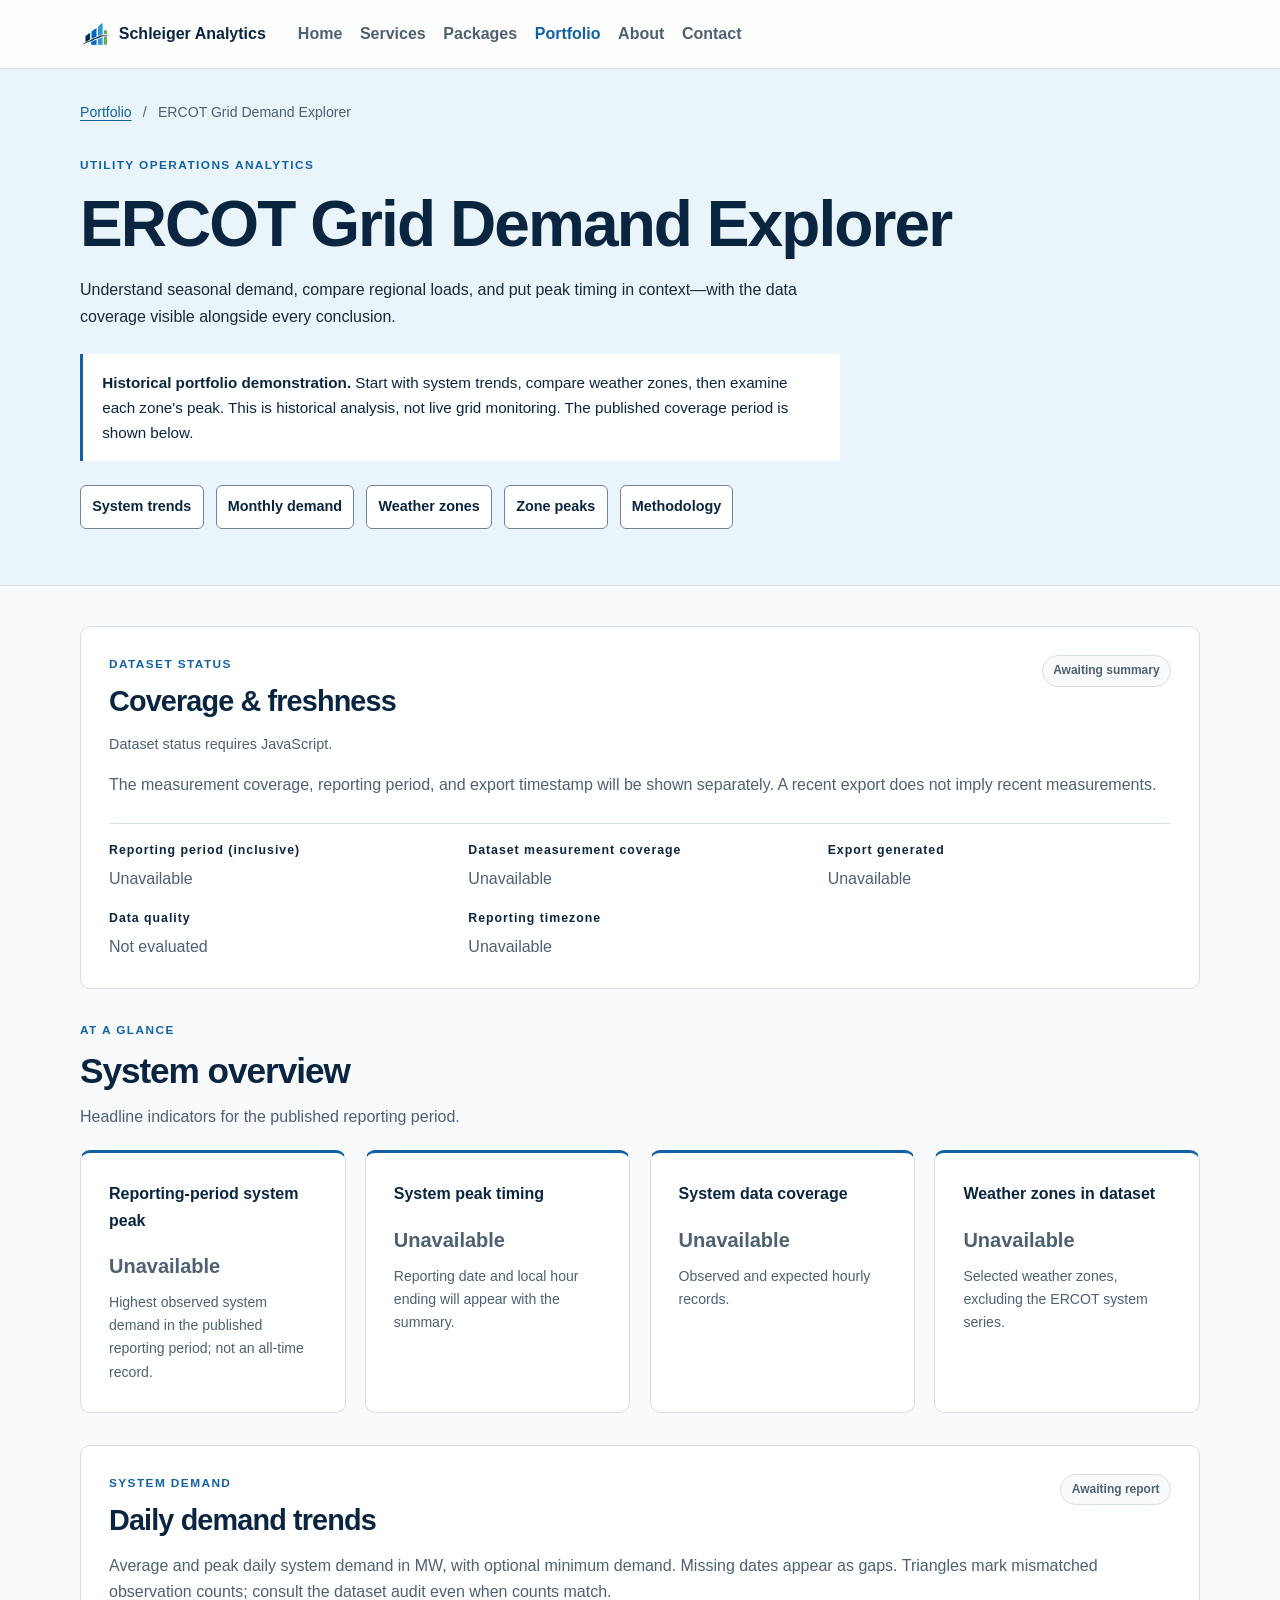
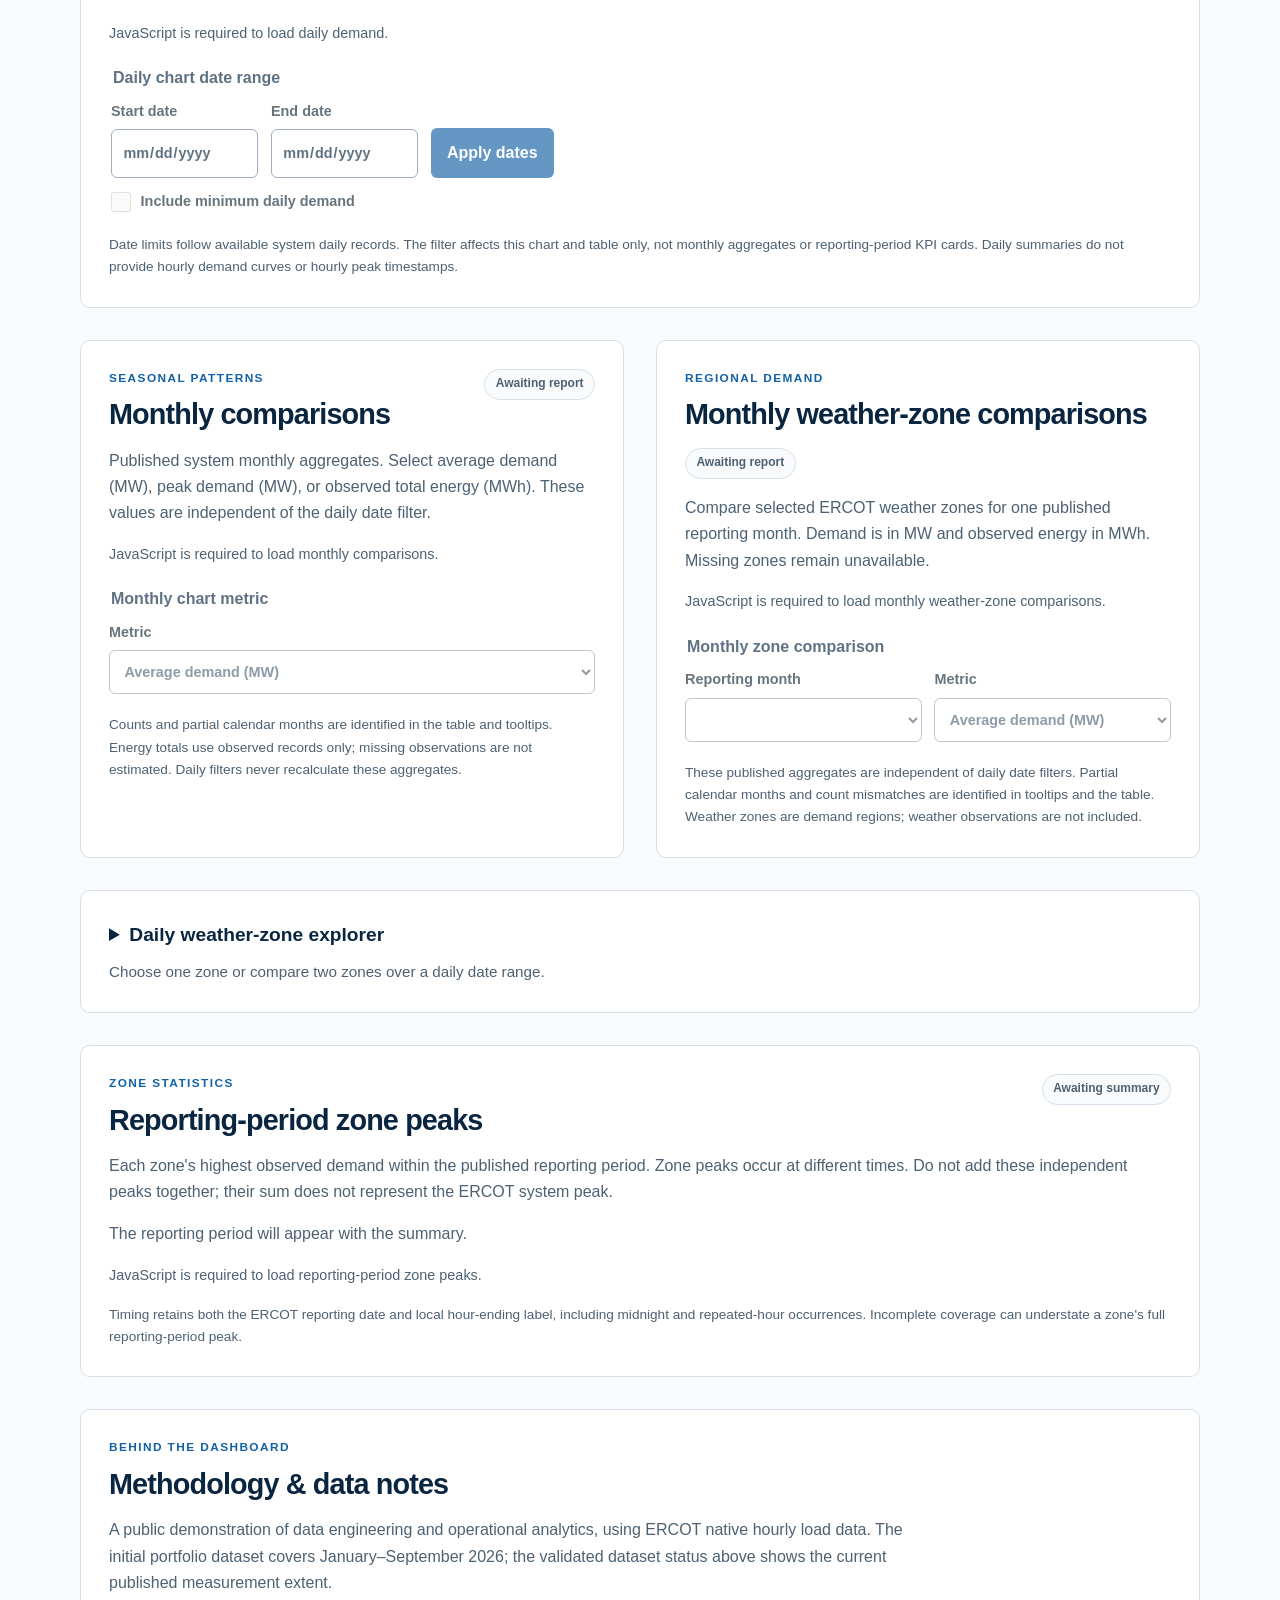
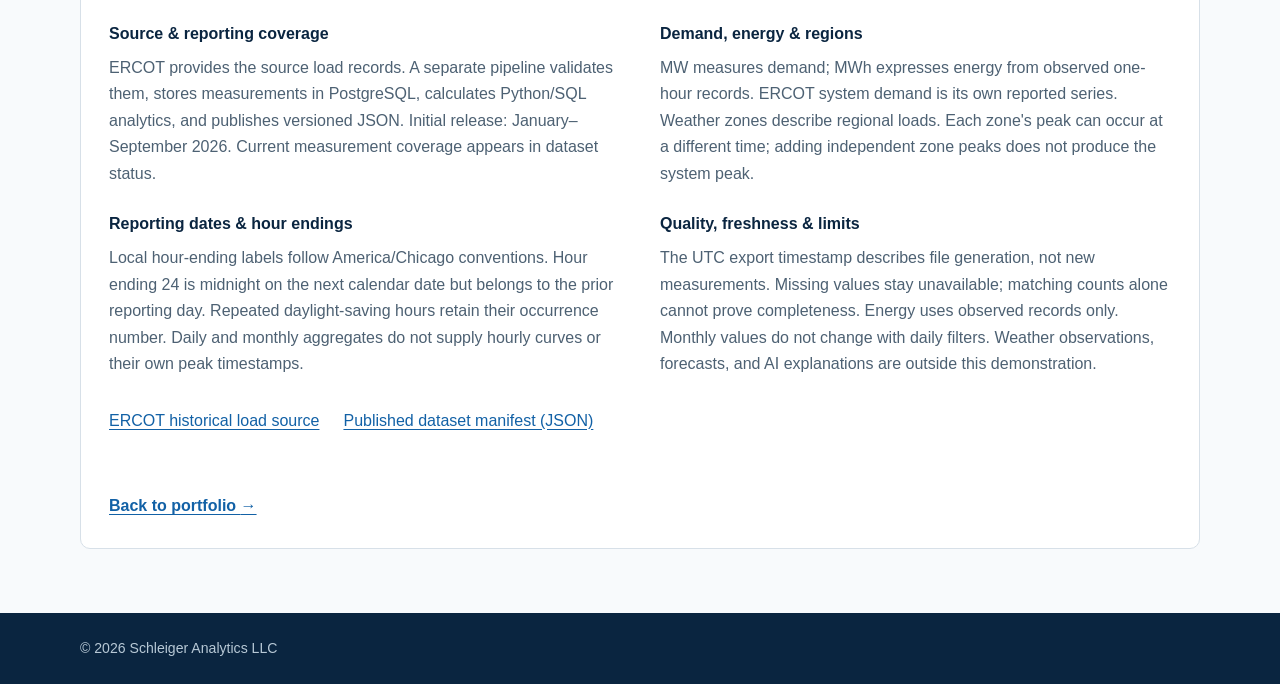
==== projects/ercot/index.html @ 110d5484 "Add ERCOT Grid Demand Explorer dashboard" ====
<!doctype html>
<html lang="en">
<head>
  <meta charset="utf-8">
  <meta name="viewport" content="width=device-width,initial-scale=1">
  <meta name="description" content="Explore historical ERCOT system demand, weather-zone loads and peak timing with transparent coverage checks. A utility analytics demonstration by Schleiger Analytics.">
  <title>ERCOT Grid Demand Explorer | Schleiger Analytics</title>
  <link rel="canonical" href="https://www.schleigeranalytics.com/projects/ercot/index.html">
  <link rel="stylesheet" href="../../css/styles.css">
  <link rel="stylesheet" href="../../css/branding.css">
  <link rel="stylesheet" href="../../css/ercot.css">
  <link rel="icon" type="image/png" href="../../assets/images/schleiger-analytics-logo.png">
  <script src="../../js/main.js" defer></script>
  <script type="module" src="../../js/ercot-dashboard.js"></script>
</head>
<body class="ercot-page">
  <a class="ercot-skip-link" href="#main-content">Skip to dashboard</a>
  <header>
    <div class="nav container">
      <a class="brand" href="../../index.html"><img class="site-logo" src="../../assets/images/schleiger-analytics-logo.png" alt="Schleiger Analytics logo"><span>Schleiger Analytics</span></a>
      <button class="menu" type="button" aria-expanded="false" aria-controls="links">Menu</button>
      <nav id="links" aria-label="Primary navigation"><a href="../../index.html">Home</a><a href="../../services.html">Services</a><a href="../../packages.html">Packages</a><a class="active" href="../../portfolio.html">Portfolio</a><a href="../../about.html">About</a><a href="../../contact.html">Contact</a></nav>
    </div>
  </header>

  <main id="main-content" tabindex="-1">
    <section class="page-head ercot-intro" aria-labelledby="dashboard-title">
      <div class="container">
        <nav class="ercot-breadcrumb" aria-label="Breadcrumb"><ol><li><a href="../../portfolio.html">Portfolio</a></li><li aria-current="page">ERCOT Grid Demand Explorer</li></ol></nav>
        <p class="eyebrow">UTILITY OPERATIONS ANALYTICS</p>
        <h1 id="dashboard-title">ERCOT Grid Demand Explorer</h1>
        <p>Understand seasonal demand, compare regional loads, and put peak timing in context—with the data coverage visible alongside every conclusion.</p>
        <p class="ercot-preview-note"><strong>Historical portfolio demonstration.</strong> Start with system trends, compare weather zones, then examine each zone's peak. This is historical analysis, not live grid monitoring. The published coverage period is shown below.</p>
        <nav class="ercot-section-nav" aria-label="Dashboard sections"><a href="#ercot-daily-panel">System trends</a><a href="#ercot-monthly-panel">Monthly demand</a><a href="#ercot-zone-monthly-panel">Weather zones</a><a href="#ercot-zone-peaks-panel">Zone peaks</a><a href="#ercot-methodology">Methodology</a></nav>
      </div>
    </section>

    <div class="container ercot-dashboard">
      <section class="ercot-panel ercot-status" aria-labelledby="dataset-title" aria-busy="false">
        <div class="ercot-panel-heading"><div><p class="eyebrow">DATASET STATUS</p><h2 id="dataset-title">Coverage &amp; freshness</h2></div><span class="ercot-badge" id="ercot-status-badge">Awaiting summary</span></div>
        <p id="ercot-load-status" role="status" aria-live="polite" aria-atomic="true" tabindex="-1">Dataset status requires JavaScript.</p>
        <button class="button ercot-retry" id="ercot-retry" type="button" hidden>Retry loading summary</button>
        <p id="ercot-dataset-note">The measurement coverage, reporting period, and export timestamp will be shown separately. A recent export does not imply recent measurements.</p>
        <dl class="ercot-status-grid">
          <div><dt>Reporting period (inclusive)</dt><dd id="ercot-reporting-period">Unavailable</dd></div>
          <div><dt>Dataset measurement coverage</dt><dd id="ercot-measurement-coverage">Unavailable</dd></div>
          <div><dt>Export generated</dt><dd><time id="ercot-generated">Unavailable</time></dd></div>
          <div><dt>Data quality</dt><dd id="ercot-quality">Not evaluated</dd></div>
          <div><dt>Reporting timezone</dt><dd id="ercot-timezone">Unavailable</dd></div>
        </dl>
        <details id="ercot-coverage-details" hidden>
          <summary>Coverage by system and weather zone</summary>
          <p>Counts audit the published reporting period. Missing and unexpected observations are reported separately; matching totals alone do not prove completeness.</p>
          <div class="ercot-table-scroll" tabindex="0" role="region" aria-label="Coverage table, scroll horizontally on small screens">
            <table class="ercot-coverage-table">
              <caption>Hourly observation coverage for the published reporting period</caption>
              <thead><tr><th scope="col">Series</th><th scope="col">Observed</th><th scope="col">Expected</th><th scope="col">Missing</th><th scope="col">Unexpected</th></tr></thead>
              <tbody id="ercot-coverage-rows"></tbody>
            </table>
          </div>
        </details>
        <noscript><p>Enable JavaScript to load the published dataset summary. Data tables accompany the interactive charts below.</p></noscript>
      </section>

      <section aria-labelledby="overview-title">
        <div class="ercot-section-heading"><p class="eyebrow">AT A GLANCE</p><h2 id="overview-title">System overview</h2><p>Headline indicators for the published reporting period.</p></div>
        <div class="ercot-kpi-grid">
          <article class="ercot-kpi" aria-labelledby="peak-kpi"><h3 id="peak-kpi">Reporting-period system peak</h3><p class="ercot-kpi-value" id="ercot-peak-demand">Unavailable</p><p>Highest observed system demand in the published reporting period; not an all-time record.</p></article>
          <article class="ercot-kpi" aria-labelledby="timing-kpi"><h3 id="timing-kpi">System peak timing</h3><p class="ercot-kpi-value" id="ercot-peak-date">Unavailable</p><p id="ercot-peak-hour">Reporting date and local hour ending will appear with the summary.</p></article>
          <article class="ercot-kpi" aria-labelledby="coverage-kpi"><h3 id="coverage-kpi">System data coverage</h3><p class="ercot-kpi-value" id="ercot-system-coverage">Unavailable</p><p id="ercot-system-coverage-note">Observed and expected hourly records.</p></article>
          <article class="ercot-kpi" aria-labelledby="zones-kpi"><h3 id="zones-kpi">Weather zones in dataset</h3><p class="ercot-kpi-value" id="ercot-weather-zones">Unavailable</p><p>Selected weather zones, excluding the ERCOT system series.</p></article>
        </div>
      </section>

      <section class="ercot-panel" id="ercot-daily-panel" tabindex="-1" aria-labelledby="daily-title" aria-busy="false">
        <div class="ercot-panel-heading"><div><p class="eyebrow">SYSTEM DEMAND</p><h2 id="daily-title">Daily demand trends</h2></div><span class="ercot-badge">Awaiting report</span></div>
        <p id="ercot-daily-description">Average and peak daily system demand in MW, with optional minimum demand. Missing dates appear as gaps. Triangles mark mismatched observation counts; consult the dataset audit even when counts match.</p>
        <p id="ercot-daily-status" role="status" aria-live="polite" aria-atomic="true" tabindex="-1">JavaScript is required to load daily demand.</p>
        <button class="button ercot-chart-retry" type="button" hidden>Retry daily chart</button>
        <form class="ercot-chart-controls" novalidate>
          <fieldset disabled>
            <legend>Daily chart date range</legend>
            <div class="ercot-control-row">
              <label for="ercot-daily-start">Start date<input id="ercot-daily-start" type="date" name="start" required aria-describedby="ercot-daily-filter-error"></label>
              <label for="ercot-daily-end">End date<input id="ercot-daily-end" type="date" name="end" required aria-describedby="ercot-daily-filter-error"></label>
              <button class="button" type="submit">Apply dates</button>
            </div>
            <label class="ercot-checkbox" for="ercot-daily-minimum"><input id="ercot-daily-minimum" type="checkbox" name="minimum"> Include minimum daily demand</label>
          </fieldset>
        </form>
        <p class="ercot-filter-error" id="ercot-daily-filter-error" role="alert" hidden></p>
        <div class="ercot-chart-frame" hidden><canvas id="ercot-daily-chart" role="img" aria-label="ERCOT average and peak daily demand line chart, in MW" aria-describedby="ercot-daily-description ercot-daily-status">Use the daily demand data table below for all values.</canvas></div>
        <details class="ercot-chart-table" hidden>
          <summary>Daily demand data table</summary>
          <div class="ercot-table-scroll ercot-chart-table-scroll" role="region" aria-label="Daily demand table, scroll for more rows and columns" tabindex="0">
            <table class="ercot-coverage-table"><caption>Daily system demand in MW for the selected date range; dates follow ERCOT reporting conventions</caption><thead><tr><th scope="col">Reporting date</th><th scope="col">Average (MW)</th><th scope="col">Peak (MW)</th><th scope="col">Minimum (MW)</th><th scope="col">Observed / expected</th><th scope="col">Coverage note</th></tr></thead><tbody></tbody></table>
          </div>
        </details>
        <p class="ercot-panel-note">Date limits follow available system daily records. The filter affects this chart and table only, not monthly aggregates or reporting-period KPI cards. Daily summaries do not provide hourly demand curves or hourly peak timestamps.</p>
      </section>

      <div class="ercot-comparison-grid">
        <section class="ercot-panel" id="ercot-monthly-panel" tabindex="-1" aria-labelledby="monthly-title" aria-busy="false">
          <div class="ercot-panel-heading"><div><p class="eyebrow">SEASONAL PATTERNS</p><h2 id="monthly-title">Monthly comparisons</h2></div><span class="ercot-badge">Awaiting report</span></div>
          <p id="ercot-monthly-description">Published system monthly aggregates. Select average demand (MW), peak demand (MW), or observed total energy (MWh). These values are independent of the daily date filter.</p>
          <p id="ercot-monthly-status" role="status" aria-live="polite" aria-atomic="true" tabindex="-1">JavaScript is required to load monthly comparisons.</p>
          <button class="button ercot-chart-retry" type="button" hidden>Retry monthly chart</button>
          <fieldset class="ercot-chart-controls" disabled>
            <legend>Monthly chart metric</legend>
            <label for="ercot-monthly-metric">Metric<select id="ercot-monthly-metric"><option value="average_demand_mw">Average demand (MW)</option><option value="peak_demand_mw">Peak demand (MW)</option><option value="energy_mwh">Observed total energy (MWh)</option></select></label>
          </fieldset>
          <div class="ercot-chart-frame" hidden><canvas id="ercot-monthly-chart" role="img" aria-label="ERCOT monthly system comparisons bar chart" aria-describedby="ercot-monthly-description ercot-monthly-status">Use the monthly comparison data table below for all values.</canvas></div>
          <details class="ercot-chart-table" hidden>
            <summary>Monthly comparison data table</summary>
            <div class="ercot-table-scroll ercot-chart-table-scroll" role="region" aria-label="Monthly comparison table, scroll for more rows and columns" tabindex="0">
              <table class="ercot-coverage-table"><caption>Monthly system demand for the published reporting period</caption><thead><tr><th scope="col">Reporting month</th><th class="ercot-metric-heading" scope="col">Average demand (MW)</th><th scope="col">Observed / expected</th><th scope="col">Coverage note</th></tr></thead><tbody></tbody></table>
            </div>
          </details>
          <p class="ercot-panel-note">Counts and partial calendar months are identified in the table and tooltips. Energy totals use observed records only; missing observations are not estimated. Daily filters never recalculate these aggregates.</p>
        </section>

        <section class="ercot-panel" id="ercot-zone-monthly-panel" tabindex="-1" aria-labelledby="zones-title" aria-busy="false">
          <div class="ercot-panel-heading"><div><p class="eyebrow">REGIONAL DEMAND</p><h2 id="zones-title">Monthly weather-zone comparisons</h2></div><span class="ercot-badge">Awaiting report</span></div>
          <p id="ercot-zone-monthly-description">Compare selected ERCOT weather zones for one published reporting month. Demand is in MW and observed energy in MWh. Missing zones remain unavailable.</p>
          <p id="ercot-zone-monthly-status" role="status" aria-live="polite" aria-atomic="true" tabindex="-1">JavaScript is required to load monthly weather-zone comparisons.</p>
          <button class="button ercot-zone-retry" type="button" hidden>Retry monthly zone chart</button>
          <fieldset class="ercot-chart-controls ercot-zone-controls" disabled>
            <legend>Monthly zone comparison</legend>
            <div class="ercot-control-row">
              <label for="ercot-zone-monthly-period">Reporting month<select id="ercot-zone-monthly-period" name="period"></select></label>
              <label for="ercot-zone-monthly-metric">Metric<select id="ercot-zone-monthly-metric" name="metric"><option value="average_demand_mw">Average demand (MW)</option><option value="peak_demand_mw">Peak demand (MW)</option><option value="energy_mwh">Observed total energy (MWh)</option></select></label>
            </div>
          </fieldset>
          <div class="ercot-chart-frame ercot-zone-bars" hidden><canvas id="ercot-zone-monthly-chart" role="img" aria-label="Monthly weather-zone demand comparison" aria-describedby="ercot-zone-monthly-description ercot-zone-monthly-status">Use the monthly weather-zone data table below for all values.</canvas></div>
          <details class="ercot-chart-table ercot-zone-table" hidden>
            <summary>Monthly weather-zone data table</summary>
            <div class="ercot-table-scroll ercot-chart-table-scroll" role="region" aria-label="Monthly weather-zone table, scroll for more columns" tabindex="0">
              <table class="ercot-coverage-table"><caption>Monthly weather-zone comparisons</caption><thead><tr><th scope="col">Weather zone</th><th class="ercot-zone-metric-heading" scope="col">Average demand (MW)</th><th scope="col">Observed / expected</th><th scope="col">Coverage note</th></tr></thead><tbody></tbody></table>
            </div>
          </details>
          <p class="ercot-panel-note">These published aggregates are independent of daily date filters. Partial calendar months and count mismatches are identified in tooltips and the table. Weather zones are demand regions; weather observations are not included.</p>
        </section>
      </div>

      <details class="ercot-panel ercot-zone-disclosure" id="ercot-zone-daily-explorer">
        <summary>Daily weather-zone explorer<span>Choose one zone or compare two zones over a daily date range.</span></summary>
        <section id="ercot-zone-daily-panel" aria-labelledby="zone-daily-title" aria-busy="false">
          <div class="ercot-panel-heading"><div><p class="eyebrow">REGIONAL TRENDS</p><h2 id="zone-daily-title">Daily weather-zone demand</h2></div><span class="ercot-badge">Open explorer to load</span></div>
          <p id="ercot-zone-daily-description">Daily average and peak demand in MW for up to two zones. Missing zone-days appear as gaps, never zero demand. Triangles mark count mismatches; consult the dataset audit even when counts match.</p>
          <p id="ercot-zone-daily-status" role="status" aria-live="polite" aria-atomic="true" tabindex="-1">Open this explorer to load daily weather-zone data.</p>
          <button class="button ercot-zone-retry" type="button" hidden>Retry daily zone chart</button>
          <form class="ercot-chart-controls ercot-zone-controls" novalidate>
            <fieldset disabled>
              <legend>Daily zone selection and date range</legend>
              <div class="ercot-control-row">
                <label for="ercot-zone-daily-primary">Weather zone<select id="ercot-zone-daily-primary" name="zone"></select></label>
                <label for="ercot-zone-daily-compare">Compare with (optional)<select id="ercot-zone-daily-compare" name="compare"></select></label>
              </div>
              <div class="ercot-control-row">
                <label for="ercot-zone-daily-start">Start date<input id="ercot-zone-daily-start" type="date" name="start" required aria-describedby="ercot-zone-daily-filter-error"></label>
                <label for="ercot-zone-daily-end">End date<input id="ercot-zone-daily-end" type="date" name="end" required aria-describedby="ercot-zone-daily-filter-error"></label>
                <button class="button" type="submit">Apply zone dates</button>
              </div>
            </fieldset>
          </form>
          <p class="ercot-filter-error" id="ercot-zone-daily-filter-error" role="alert" hidden></p>
          <div class="ercot-chart-frame" hidden><canvas id="ercot-zone-daily-chart" role="img" aria-label="Daily average and peak weather-zone demand line chart, in MW" aria-describedby="ercot-zone-daily-description ercot-zone-daily-status">Use the daily weather-zone data table below for all values.</canvas></div>
          <details class="ercot-chart-table ercot-zone-table" hidden>
            <summary>Daily weather-zone data table</summary>
            <div class="ercot-table-scroll ercot-chart-table-scroll" role="region" aria-label="Daily weather-zone table, scroll for more rows and columns" tabindex="0">
              <table class="ercot-coverage-table"><caption>Daily weather-zone average and peak demand (MW)</caption><thead><tr><th scope="col">Reporting date</th><th scope="col">Weather zone</th><th scope="col">Average (MW)</th><th scope="col">Peak (MW)</th><th scope="col">Observed / expected</th><th scope="col">Coverage note</th></tr></thead><tbody></tbody></table>
            </div>
          </details>
          <p class="ercot-panel-note">Date limits follow the combined observed extent of the selected zones; each zone can still have gaps within it. This filter affects only this explorer. Daily aggregates cannot supply hourly curves or peak timestamps.</p>
        </section>
      </details>
      <section class="ercot-panel" id="ercot-zone-peaks-panel" tabindex="-1" aria-labelledby="zone-peaks-title" aria-busy="false">
        <div class="ercot-panel-heading"><div><p class="eyebrow">ZONE STATISTICS</p><h2 id="zone-peaks-title">Reporting-period zone peaks</h2></div><span class="ercot-badge">Awaiting summary</span></div>
        <p id="ercot-zone-peaks-description">Each zone's highest observed demand within the published reporting period. Zone peaks occur at different times. Do not add these independent peaks together; their sum does not represent the ERCOT system peak.</p>
        <p class="ercot-zone-peak-period">The reporting period will appear with the summary.</p>
        <p id="ercot-zone-peaks-status" role="status" aria-live="polite" aria-atomic="true" tabindex="-1">JavaScript is required to load reporting-period zone peaks.</p>
        <button class="button ercot-zone-retry" type="button" hidden>Retry zone peaks</button>
        <div class="ercot-chart-frame ercot-zone-bars" hidden><canvas id="ercot-zone-peaks-chart" role="img" aria-label="Independent reporting-period weather-zone peak demand, in MW" aria-describedby="ercot-zone-peaks-description ercot-zone-peaks-status">Use the sortable zone peak table below for all values and timing.</canvas></div>
        <div class="ercot-zone-table ercot-chart-table" hidden>
          <p>Sort the table and chart using the column buttons. Activate the same button again to reverse the order. Unavailable values stay last.</p>
          <div class="ercot-table-scroll" role="region" aria-label="Sortable zone peak table, scroll for more columns" tabindex="0">
            <table class="ercot-coverage-table ercot-zone-peak-table"><caption>Independent zone peaks for the published reporting period</caption><thead><tr><th scope="col" data-sort-key="zone" aria-sort="none"><button type="button" disabled aria-label="Sort by zone">Weather zone</button></th><th scope="col" data-sort-key="demand" aria-sort="descending"><button type="button" disabled aria-label="Sort by peak demand">Peak (MW)</button></th><th scope="col" data-sort-key="timing" aria-sort="none"><button type="button" disabled aria-label="Sort by peak timing">Peak timing (local)</button></th></tr></thead><tbody></tbody></table>
          </div>
        </div>
        <p class="ercot-panel-note">Timing retains both the ERCOT reporting date and local hour-ending label, including midnight and repeated-hour occurrences. Incomplete coverage can understate a zone's full reporting-period peak.</p>
      </section>

      <section class="ercot-panel ercot-methodology" id="ercot-methodology" tabindex="-1" aria-labelledby="methodology-title">
        <p class="eyebrow">BEHIND THE DASHBOARD</p>
        <h2 id="methodology-title">Methodology &amp; data notes</h2>
        <p class="ercot-methodology-intro">A public demonstration of data engineering and operational analytics, using ERCOT native hourly load data. The initial portfolio dataset covers January–September 2026; the validated dataset status above shows the current published measurement extent.</p>
        <div class="ercot-method-grid">
          <div><h3>Source &amp; reporting coverage</h3><p>ERCOT provides the source load records. A separate pipeline validates them, stores measurements in PostgreSQL, calculates Python/SQL analytics, and publishes versioned JSON. <span id="ercot-method-coverage">Initial release: January–September 2026. Current measurement coverage appears in dataset status.</span></p></div>
          <div><h3>Demand, energy &amp; regions</h3><p>MW measures demand; MWh expresses energy from observed one-hour records. ERCOT system demand is its own reported series. Weather zones describe regional loads. Each zone's peak can occur at a different time; adding independent zone peaks does not produce the system peak.</p></div>
          <div><h3>Reporting dates &amp; hour endings</h3><p>Local hour-ending labels follow America/Chicago conventions. Hour ending 24 is midnight on the next calendar date but belongs to the prior reporting day. Repeated daylight-saving hours retain their occurrence number. Daily and monthly aggregates do not supply hourly curves or their own peak timestamps.</p></div>
          <div><h3>Quality, freshness &amp; limits</h3><p>The UTC export timestamp describes file generation, not new measurements. Missing values stay unavailable; matching counts alone cannot prove completeness. Energy uses observed records only. Monthly values do not change with daily filters. Weather observations, forecasts, and AI explanations are outside this demonstration.</p></div>
        </div>
        <p class="ercot-source-links"><a href="https://www.ercot.com/gridinfo/load/load_hist">ERCOT historical load source</a><a href="/data/ercot/manifest.json">Published dataset manifest (JSON)</a></p>
        <a class="ercot-back-link" href="../../portfolio.html">Back to portfolio <span aria-hidden="true">→</span></a>
      </section>
    </div>
  </main>

  <footer><div class="container">© 2026 Schleiger Analytics LLC</div></footer>
</body>
</html>
---- css/styles.css ----
:root{--navy:#0a2540;--blue:#1261a6;--sky:#eaf4fb;--slate:#4d6173;--line:#d7e0e8;--shadow-md:0 10px 28px rgba(10,37,64,.16)}*{box-sizing:border-box}body{margin:0;background:#f8fafc;color:#162a3a;font:16px/1.65 Inter,Arial,sans-serif}.container{width:min(1120px,calc(100% - 3rem));margin:auto}header{position:sticky;top:0;z-index:2;padding:0;background:#fffefeee;border-bottom:1px solid var(--line);backdrop-filter:blur(8px)}.nav{min-height:68px;display:flex;justify-content:flex-start;align-items:center;gap:.5rem}.brand{display:flex;align-items:center;gap:.55rem;margin:0;color:var(--navy);text-decoration:none;font-weight:800}.brand b{display:inline-grid;place-items:center;width:34px;height:34px;margin-right:0;border-radius:7px;background:var(--blue);color:#fff;font-size:.75rem}.nav nav{display:flex;margin-left:1.5rem;gap:1.1rem}.nav nav a{color:var(--slate);font-weight:700;text-decoration:none}.nav a:hover,.nav a.active{color:var(--blue)}.menu{display:none}.hero{padding:7rem 0;background:linear-gradient(120deg,#09253f,#0d4f85);color:#e8f4fb}.hero-grid{display:grid;grid-template-columns:1.5fr .7fr;gap:5rem;align-items:center}.eyebrow{margin:0 0:.65rem;color:var(--blue);font-size:.74rem;font-weight:800;letter-spacing:.12em}.hero .eyebrow,.hero aside small{color:#9ed8ff}h1,h2{margin:0;color:var(--navy);line-height:1.15;letter-spacing:-.03em}h1{font-size:clamp(2.35rem,5vw,4.5rem)}h2{font-size:clamp(1.45rem,3vw,2.2rem)}.hero h1{color:#fff}.tagline{font-size:1.17rem;font-weight:700}.tagline i{color:#69c5ed;padding:.3rem}.hero p{max-width:650px}.button{display:inline-block;margin-top:.75rem;padding:.72rem 1rem;border:0;border-radius:6px;background:var(--blue);color:#fff;text-decoration:none;font-weight:800;cursor:pointer}.hero aside{padding:1.6rem;border:1px solid #ffffff33;border-radius:12px;background:#fff1}.hero aside strong,.hero aside span{display:block}.hero aside strong{font-size:1.1rem}.hero aside span{color:#d1e9f7;font-size:.9rem}.hero aside hr{border:0;border-top:1px solid #ffffff33;margin:1rem 0}.section{padding:5rem 0}.split,.contact{display:grid;grid-template-columns:1fr 1fr;gap:3rem}.split{align-items:start}.section.split{padding:3.5rem 0;row-gap:1.5rem}.split>p,.page-head p:last-child{color:var(--slate);font-size:1.1rem}.page-head{padding:5rem 0 4rem;background:var(--sky);border-bottom:1px solid var(--line)}.page-head p:last-child{max-width:680px}.callout{align-self:start;margin-bottom:0;padding:1.5rem;border-radius:8px;background:var(--navy);box-shadow:none}.callout h2{color:white;font-size:clamp(1.3rem,2.5vw,1.85rem)}.callout p:last-child{color:#d8e6f0}.callout .eyebrow{color:#9ed8ff}.cards{display:grid;grid-template-columns:repeat(3,1fr);gap:1.2rem}.cards article,form{padding:1.6rem;border:1px solid var(--line);border-radius:10px;background:#fff}.cards em{color:var(--blue);font-style:normal;font-weight:800}.cards h2{margin-top:1rem;font-size:1.3rem}.cards p{color:var(--slate)}.projects{display:grid;gap:2rem}.projects article{display:grid;grid-template-columns:.9fr 1.1fr;overflow:hidden;border:1px solid var(--line);border-radius:10px;background:#fff}.projects article>div:last-child{padding:2rem}.placeholder{min-height:310px;display:grid;place-items:center;background:linear-gradient(135deg,#0d3355,#1a79aa);color:#dff2ff;font-size:.8rem;font-weight:800;letter-spacing:.1em}.architecture{background:linear-gradient(135deg,#16435b,#3c85a1)}dl{margin:1.3rem 0}dt{margin-top:1rem;color:var(--navy);font-size:.77rem;font-weight:800;letter-spacing:.08em}dd{margin:.1rem 0;color:var(--slate)}form{display:grid;gap:.45rem}label{margin-top:.4rem;font-weight:700}input,textarea{padding:.7rem;border:1px solid #b9c8d4;border-radius:6px;font:inherit}form .button{width:max-content}small{color:var(--slate)}.founder-photo{max-width:280px;margin:0 0 2rem;text-align:center}.founder-photo img{display:block;width:100%;aspect-ratio:1/1;object-fit:cover;border-radius:8px;box-shadow:var(--shadow-md)}.founder-photo figcaption{margin-top:.5rem;color:var(--slate);font-size:.9rem}footer{padding:1.5rem 0;background:var(--navy);color:#b7c8d5;font-size:.88rem}footer span{float:right}@media(max-width:760px){.container{width:min(100% - 2rem,1120px)}.nav{min-height:65px;flex-wrap:wrap}.menu{display:block;padding:.4rem .65rem;background:white;border:1px solid var(--line);border-radius:6px;font:inherit;font-weight:700}.nav nav{display:none;width:100%;flex-direction:column;gap:.55rem;padding:.7rem 0 1rem}.nav nav.open{display:flex}.hero{padding:5rem 0}.hero-grid,.split,.contact,.projects article{grid-template-columns:1fr;gap:2rem}.cards{grid-template-columns:1fr}.section{padding:3.5rem 0}.placeholder{min-height:190px}.founder-photo{margin:0 auto 2rem}footer span{display:block;float:none}}
---- css/branding.css ----
/* Shared header branding. */
.site-logo {
  display: block;
  flex: 0 0 auto;
  width: auto;
  height: 30px;
  object-fit: contain;
}

@media (max-width: 760px) {
  .site-logo { height: 28px; }
}
---- css/ercot.css ----
/* ERCOT dashboard shell. All rules are scoped to this page. */
.ercot-page .ercot-skip-link { position: fixed; top: .5rem; left: 1rem; z-index: 10; padding: .65rem 1rem; transform: translateY(-160%); border-radius: 6px; color: #fff; background: var(--navy); }
.ercot-page .ercot-skip-link:focus { transform: translateY(0); }
.ercot-page :focus-visible { outline: 3px solid var(--blue); outline-offset: 4px; }
.ercot-page .ercot-skip-link:focus-visible { outline-color: #fff; box-shadow: 0 0 0 5px var(--blue); }
.ercot-page #main-content { scroll-margin-top: 5rem; }
.ercot-page .ercot-intro { padding: 2rem 0 3.5rem; }
.ercot-page .ercot-intro h1 { max-width: 920px; }
.ercot-page .ercot-intro > .container > p { max-width: 760px; }
.ercot-page .ercot-breadcrumb { margin-bottom: 2rem; color: var(--slate); font-size: .88rem; }
.ercot-page .ercot-breadcrumb ol { display: flex; flex-wrap: wrap; gap: .4rem .7rem; margin: 0; padding: 0; list-style: none; }
.ercot-page .ercot-breadcrumb li + li::before { margin-right: .7rem; content: "/"; }
.ercot-page .ercot-breadcrumb a, .ercot-page .ercot-back-link { color: var(--blue); text-underline-offset: .2em; }
.ercot-page .ercot-intro .ercot-preview-note { margin: 1.5rem 0 0; padding: 1rem 1.2rem; border-left: 3px solid var(--blue); color: var(--navy); background: #fff; font-size: .95rem; }
.ercot-page .ercot-dashboard { display: grid; gap: 2rem; padding-top: 2.5rem; padding-bottom: 4rem; }
.ercot-page .ercot-dashboard > *, .ercot-page .ercot-comparison-grid > *, .ercot-page .ercot-kpi-grid > * { min-width: 0; }
.ercot-page .ercot-panel, .ercot-page .ercot-kpi { padding: 1.75rem; border: 1px solid var(--line); border-radius: 10px; background: #fff; }
.ercot-page .ercot-panel-heading { display: flex; flex-wrap: wrap; justify-content: space-between; align-items: flex-start; gap: 1rem; }
.ercot-page .ercot-panel h2 { font-size: clamp(1.35rem, 2.5vw, 1.8rem); }
.ercot-page .ercot-panel p, .ercot-page .ercot-section-heading > p:last-child, .ercot-page .ercot-kpi > p:last-child { color: var(--slate); }
.ercot-page .ercot-panel .eyebrow, .ercot-page .ercot-section-heading .eyebrow { margin: 0 0 .65rem; color: var(--blue); }
.ercot-page .ercot-badge { display: inline-block; padding: .3rem .65rem; border: 1px solid var(--line); border-radius: 999px; color: var(--slate); background: #f8fafc; font-size: .75rem; font-weight: 700; }
.ercot-page .ercot-status-grid { display: grid; grid-template-columns: repeat(4, minmax(0, 1fr)); gap: 1rem; margin: 1.5rem 0 0; padding-top: 1rem; border-top: 1px solid var(--line); }
.ercot-page .ercot-status-grid dt { margin: 0 0 .35rem; }
.ercot-page .ercot-status-grid dd { margin: 0; }
.ercot-page .ercot-section-heading { margin-bottom: 1.25rem; }
.ercot-page .ercot-section-heading > p:last-child { margin: .75rem 0 0; }
.ercot-page .ercot-kpi-grid { display: grid; grid-template-columns: repeat(3, minmax(0, 1fr)); gap: 1.2rem; }
.ercot-page .ercot-kpi { border-top: 3px solid var(--blue); }
.ercot-page .ercot-kpi h3 { margin: 0; color: var(--navy); font-size: 1rem; }
.ercot-page .ercot-kpi .ercot-kpi-value { margin: 1rem 0 .5rem; color: var(--slate); font-size: 1.25rem; font-weight: 700; }
.ercot-page .ercot-kpi > p:last-child { margin: 0; font-size: .88rem; }
.ercot-page .ercot-comparison-grid { display: grid; grid-template-columns: repeat(2, minmax(0, 1fr)); gap: 2rem; }
.ercot-page .ercot-chart-placeholder { display: flex; min-height: 240px; flex-direction: column; align-items: center; justify-content: center; gap: .6rem; padding: 2rem 1.5rem; border: 1px dashed #b9c8d4; border-radius: 6px; background: #f8fafc; text-align: center; }
.ercot-page .ercot-chart-placeholder p { margin: 0; color: var(--navy); font-weight: 700; }
.ercot-page .ercot-chart-placeholder span { max-width: 440px; color: var(--slate); font-size: .9rem; }
.ercot-page .ercot-panel .ercot-panel-note { margin: 1rem 0 0; font-size: .85rem; }
.ercot-page .ercot-methodology-intro { max-width: 800px; }
.ercot-page .ercot-method-grid { display: grid; grid-template-columns: repeat(2, minmax(0, 1fr)); gap: 1.5rem 2.5rem; margin-top: 1.5rem; }
.ercot-page .ercot-method-grid h3 { margin: 0; color: var(--navy); font-size: 1rem; }
.ercot-page .ercot-method-grid p { margin: .5rem 0 0; }
.ercot-page .ercot-back-link { display: inline-block; margin-top: 2rem; font-weight: 700; }
@media (max-width: 960px) {
  .ercot-page .nav { flex-wrap: wrap; justify-content: space-between; }
  .ercot-page .menu { display: block; min-height: 44px; padding: .4rem .65rem; border: 1px solid var(--line); border-radius: 6px; background: #fff; font: inherit; font-weight: 700; }
  .ercot-page .nav nav { display: none; width: 100%; flex-direction: column; gap: .55rem; margin-left: 0; padding: .7rem 0 1rem; }
  .ercot-page .nav nav.open { display: flex; }
  .ercot-page .nav nav a { padding: .3rem 0; }
  .ercot-page .ercot-status-grid { grid-template-columns: repeat(2, minmax(0, 1fr)); }
  .ercot-page .ercot-comparison-grid { grid-template-columns: 1fr; }
}
@media (max-width: 760px) {
  .ercot-page .ercot-intro { padding: 1.5rem 0 2.5rem; }
  .ercot-page .ercot-breadcrumb { margin-bottom: 1.5rem; }
  .ercot-page .ercot-dashboard { gap: 1.5rem; padding-top: 1.5rem; padding-bottom: 2.5rem; }
  .ercot-page .ercot-panel, .ercot-page .ercot-kpi { padding: 1.25rem; }
  .ercot-page .ercot-kpi-grid, .ercot-page .ercot-method-grid { grid-template-columns: 1fr; }
  .ercot-page .ercot-comparison-grid { gap: 1.5rem; }
  .ercot-page .ercot-chart-placeholder { min-height: 190px; padding: 1.5rem 1rem; }
}
@media (max-width: 400px) {
  .ercot-page .brand { gap: .4rem; font-size: .85rem; }
  .ercot-page .ercot-status-grid { grid-template-columns: 1fr; }
}

/* Phase 2: summary status, accessible coverage details and retry. */
.ercot-page [hidden] { display: none !important; }
.ercot-page .ercot-status-grid { grid-template-columns: repeat(3, minmax(0, 1fr)); }
.ercot-page .ercot-kpi-grid { grid-template-columns: repeat(4, minmax(0, 1fr)); }
.ercot-page .ercot-kpi, .ercot-page .ercot-status-grid dd { overflow-wrap: anywhere; }
.ercot-page .ercot-retry { min-height: 44px; margin: 0 0 .75rem; font: inherit; font-weight: 700; }
.ercot-page .ercot-retry:disabled { opacity: .65; cursor: wait; }
.ercot-page .ercot-badge[data-quality="incomplete"], .ercot-page .ercot-badge[data-quality="empty"] { color: #704000; border-color: #dfc28e; background: #fff7e8; }
.ercot-page #ercot-coverage-details { margin-top: 1.5rem; padding-top: 1rem; border-top: 1px solid var(--line); }
.ercot-page #ercot-coverage-details summary { padding: .5rem 0; color: var(--navy); font-weight: 700; cursor: pointer; }
.ercot-page .ercot-table-scroll { max-width: 100%; overflow-x: auto; }
.ercot-page .ercot-coverage-table { width: 100%; border-collapse: collapse; font-size: .88rem; }
.ercot-page .ercot-coverage-table caption { padding: 0 0 .75rem; color: var(--slate); text-align: left; }
.ercot-page .ercot-coverage-table th, .ercot-page .ercot-coverage-table td { padding: .65rem .75rem; border-bottom: 1px solid var(--line); text-align: right; white-space: nowrap; }
.ercot-page .ercot-coverage-table th:first-child { text-align: left; }
.ercot-page .ercot-coverage-table thead { color: var(--navy); background: var(--sky); }
@media (max-width: 960px) {
  .ercot-page .ercot-status-grid, .ercot-page .ercot-kpi-grid { grid-template-columns: repeat(2, minmax(0, 1fr)); }
}
@media (max-width: 760px) {
  .ercot-page .ercot-kpi-grid { grid-template-columns: 1fr; }
}
@media (max-width: 400px) {
  .ercot-page .ercot-status-grid { grid-template-columns: 1fr; }
}

/* Phase 3: responsive system charts and keyboard-accessible controls/tables. */
.ercot-page .ercot-chart-controls { margin: 1.25rem 0; padding: 0; border: 0; }
.ercot-page .ercot-chart-controls fieldset { min-width: 0; padding: 0; border: 0; }
.ercot-page .ercot-chart-controls legend { margin-bottom: .5rem; color: var(--navy); font-weight: 700; }
.ercot-page .ercot-control-row { display: flex; flex-wrap: wrap; align-items: flex-end; gap: .8rem; }
.ercot-page .ercot-chart-controls label { display: grid; gap: .35rem; margin: 0; font-size: .9rem; }
.ercot-page .ercot-chart-controls input, .ercot-page .ercot-chart-controls select { min-width: 0; max-width: 100%; min-height: 44px; padding: .65rem; border: 1px solid #b9c8d4; border-radius: 6px; background: #fff; color: var(--navy); font: inherit; }
.ercot-page .ercot-chart-controls .button, .ercot-page .ercot-chart-retry { min-height: 44px; margin-top: 0; font: inherit; font-weight: 700; }
.ercot-page .ercot-chart-controls .ercot-checkbox { display: flex; align-items: center; gap: .6rem; margin-top: .75rem; }
.ercot-page .ercot-chart-controls input[type="checkbox"] { width: 20px; min-height: 24px; margin: 0; accent-color: var(--blue); }
.ercot-page .ercot-chart-controls:disabled, .ercot-page .ercot-chart-controls fieldset:disabled { opacity: .65; }
.ercot-page .ercot-chart-frame { position: relative; width: 100%; min-width: 0; height: 340px; margin-top: 1.5rem; }
.ercot-page .ercot-chart-table { margin-top: 1rem; }
.ercot-page .ercot-chart-table summary { padding: .5rem 0; color: var(--navy); cursor: pointer; font-weight: 700; }
.ercot-page .ercot-chart-table-scroll { max-height: 25rem; overflow: auto; }
.ercot-page .ercot-chart-table td:last-child { min-width: 10rem; max-width: 24rem; white-space: normal; text-align: left; }
.ercot-page .ercot-panel .ercot-filter-error { color: #8b2d1c; }
@media (max-width: 760px) {
  .ercot-page .ercot-chart-frame { height: 290px; }
  .ercot-page .ercot-control-row { align-items: stretch; }
  .ercot-page .ercot-control-row label { flex: 1 1 140px; }
  .ercot-page .ercot-control-row .button { flex: 1 1 100%; }
}

/* Phase 4: weather-zone controls, disclosure and sortable peak table. */
.ercot-page .ercot-zone-controls .ercot-control-row label { flex: 1 1 180px; }
.ercot-page .ercot-zone-controls .ercot-control-row + .ercot-control-row { margin-top: 1rem; }
.ercot-page .ercot-zone-bars { height: 380px; }
.ercot-page .ercot-zone-disclosure > summary { color: var(--navy); font-size: 1.2rem; font-weight: 800; cursor: pointer; }
.ercot-page .ercot-zone-disclosure > summary span { display: block; margin-top: .5rem; color: var(--slate); font-size: .95rem; font-weight: 400; }
.ercot-page .ercot-zone-disclosure[open] > summary { margin-bottom: 1.75rem; padding-bottom: 1.25rem; border-bottom: 1px solid var(--line); }
.ercot-page .ercot-zone-peak-table button { min-height: 44px; padding: .35rem .45rem; border: 1px solid var(--line); border-radius: 4px; color: var(--navy); background: #fff; font: inherit; font-weight: 700; cursor: pointer; }
.ercot-page .ercot-zone-peak-table [aria-sort="ascending"] button::after { content: " ↑"; }
.ercot-page .ercot-zone-peak-table [aria-sort="descending"] button::after { content: " ↓"; }
.ercot-page .ercot-zone-peak-table td:last-child { min-width: 15rem; max-width: 34rem; white-space: normal; text-align: left; }
@media (max-width: 760px) {
  .ercot-page .ercot-zone-bars { height: 360px; }
  .ercot-page .ercot-zone-controls .ercot-control-row label { flex-basis: 100%; }
}

/* Phase 5: orientation, readable status and stronger control boundaries. */
.ercot-page .ercot-section-nav { display: flex; flex-wrap: wrap; gap: .5rem .75rem; margin-top: 1.5rem; }
.ercot-page .ercot-section-nav a { display: inline-flex; align-items: center; min-height: 44px; padding: .4rem .7rem; border: 1px solid #718597; border-radius: 6px; color: var(--navy); background: #fff; font-size: .9rem; font-weight: 700; text-decoration: none; }
.ercot-page .ercot-section-nav a:hover { color: var(--blue); text-decoration: underline; text-underline-offset: .2em; }
.ercot-page .ercot-dashboard section[id], .ercot-page .ercot-dashboard h2[id] { scroll-margin-top: 5.5rem; }
.ercot-page .ercot-panel [role="status"] { font-size: .9rem; }
.ercot-page .ercot-chart-controls input, .ercot-page .ercot-chart-controls select, .ercot-page .menu, .ercot-page .ercot-zone-peak-table button { border-color: #718597; }
.ercot-page .ercot-source-links { display: flex; flex-wrap: wrap; gap: .5rem 1.5rem; margin-top: 1.5rem; }
.ercot-page .ercot-source-links a { min-height: 44px; padding: .4rem 0; color: var(--blue); text-underline-offset: .2em; }
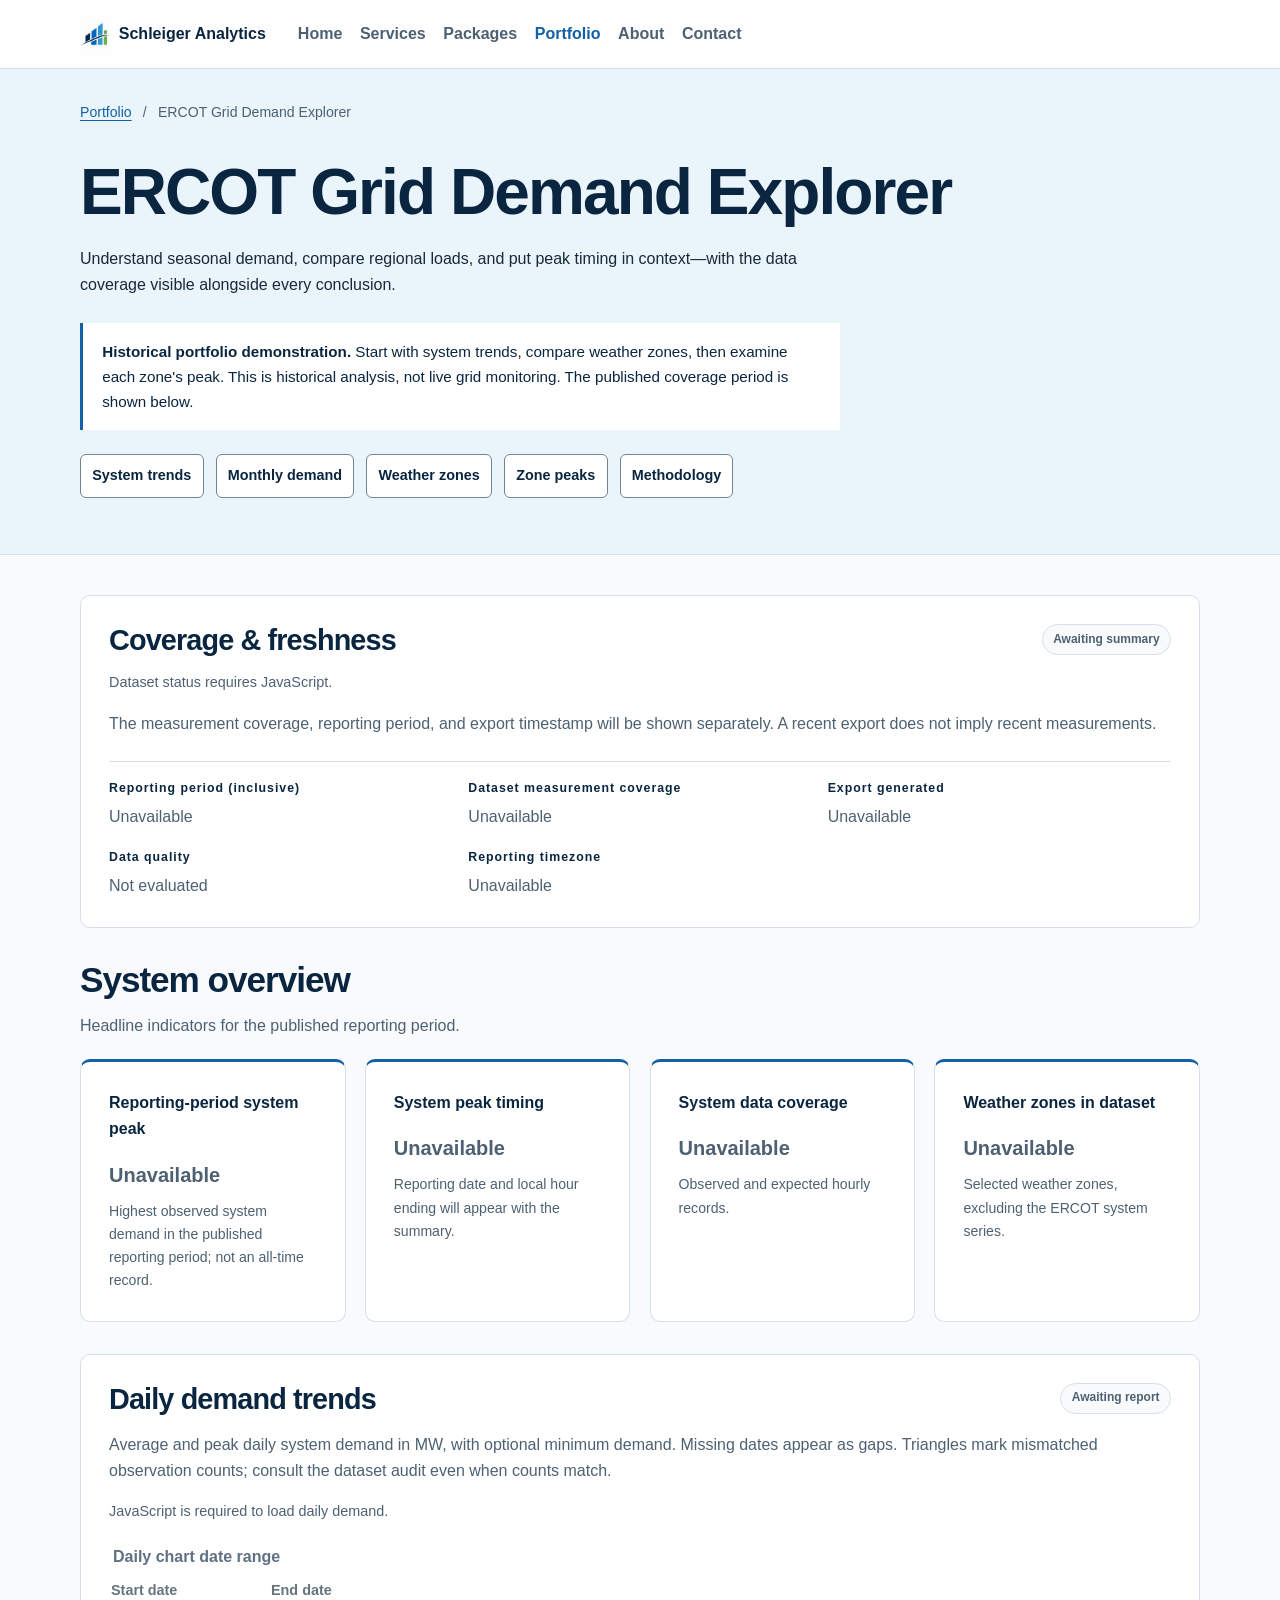
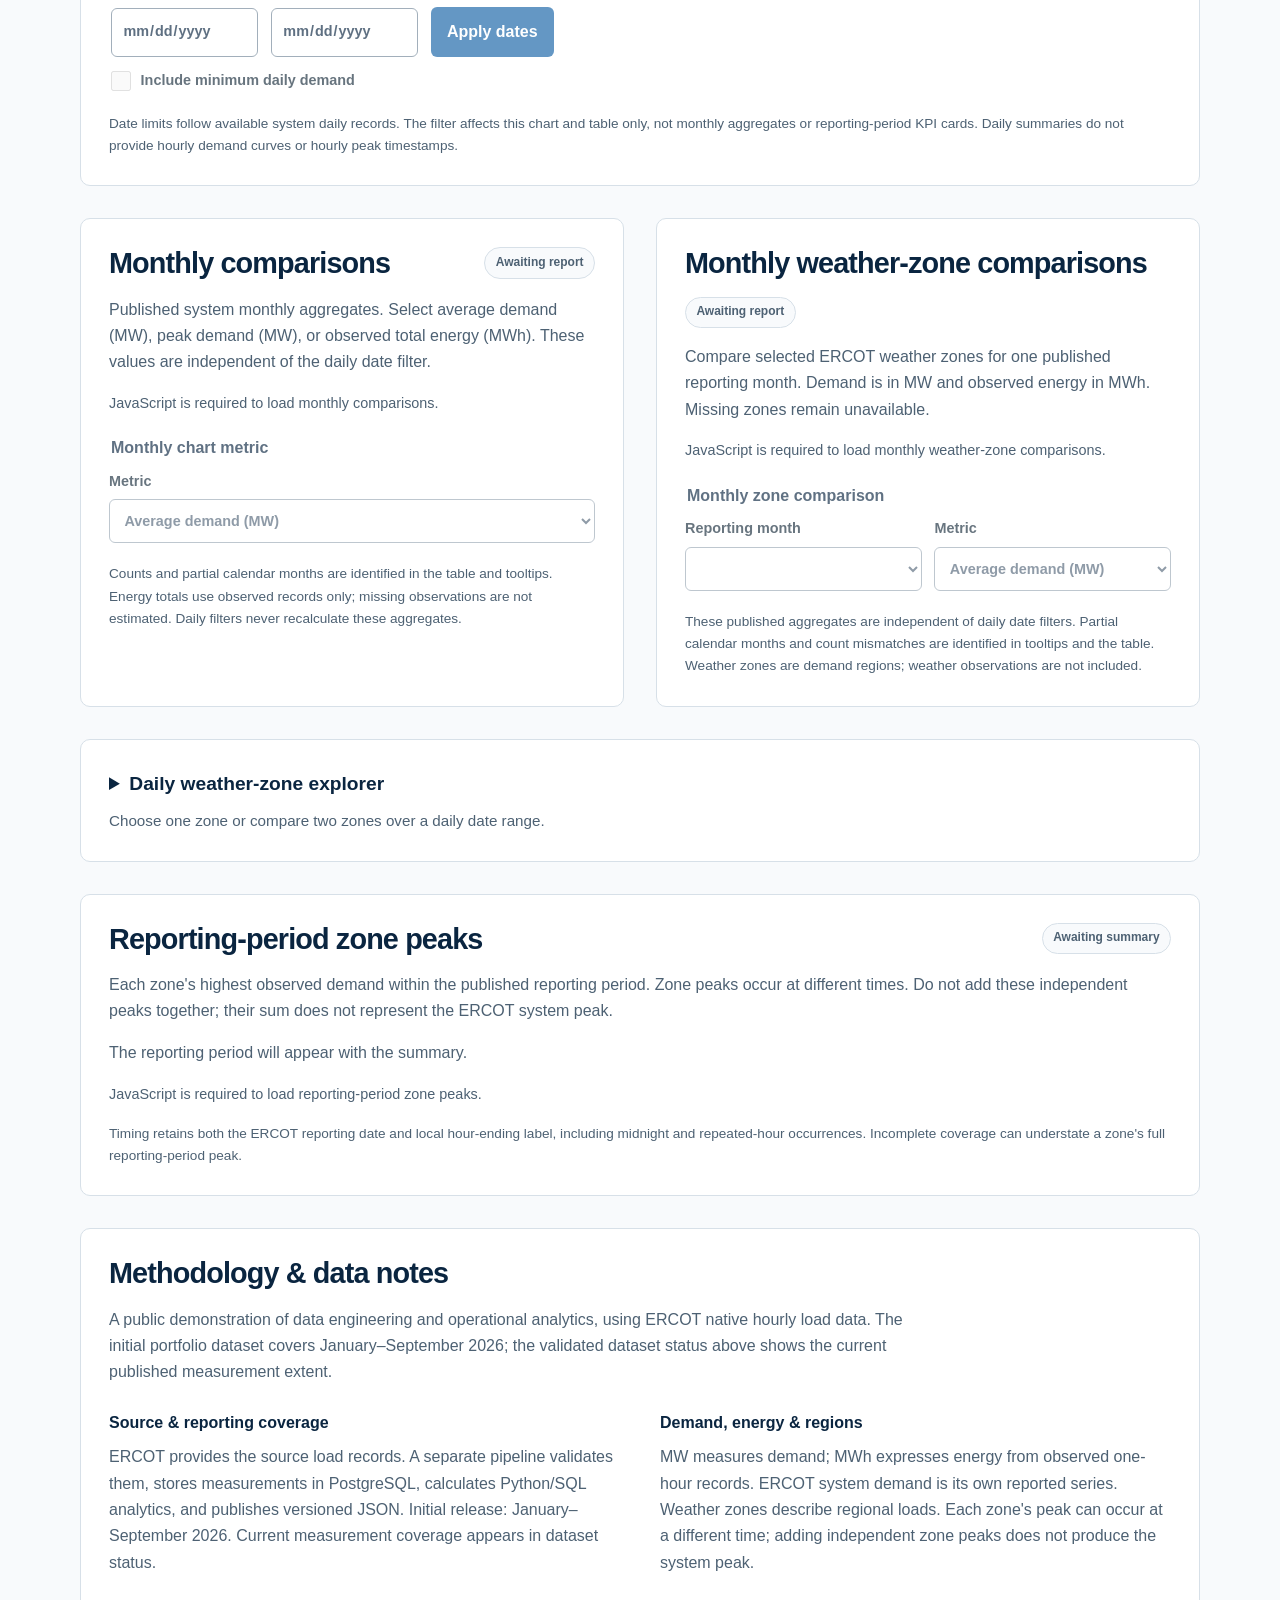
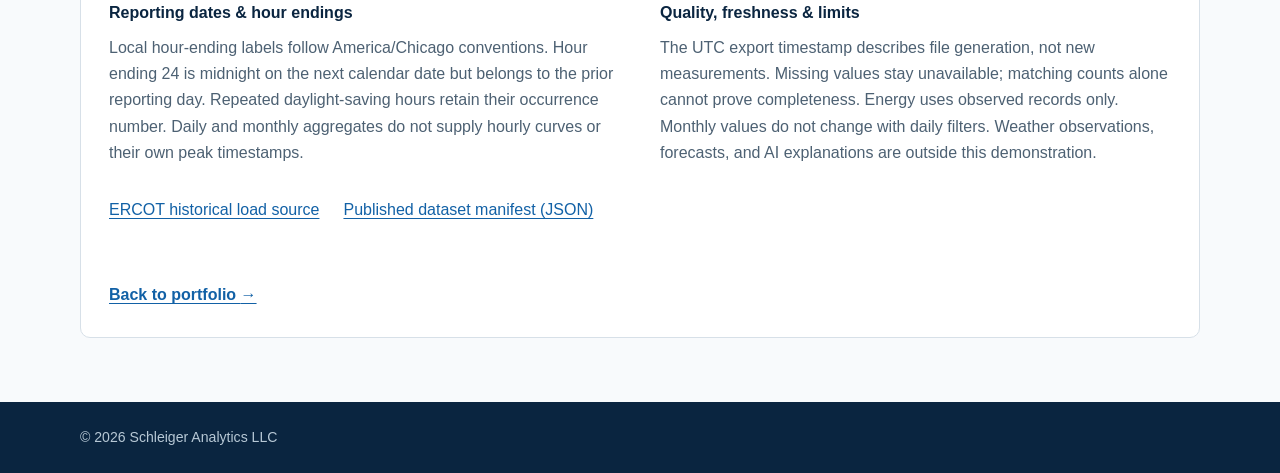
==== commit 38dcae9f: "small business addition" ====
--- a/projects/ercot/index.html
+++ b/projects/ercot/index.html
@@ -27,7 +27,6 @@
     <section class="page-head ercot-intro" aria-labelledby="dashboard-title">
       <div class="container">
         <nav class="ercot-breadcrumb" aria-label="Breadcrumb"><ol><li><a href="../../portfolio.html">Portfolio</a></li><li aria-current="page">ERCOT Grid Demand Explorer</li></ol></nav>
-        <p class="eyebrow">UTILITY OPERATIONS ANALYTICS</p>
         <h1 id="dashboard-title">ERCOT Grid Demand Explorer</h1>
         <p>Understand seasonal demand, compare regional loads, and put peak timing in context—with the data coverage visible alongside every conclusion.</p>
         <p class="ercot-preview-note"><strong>Historical portfolio demonstration.</strong> Start with system trends, compare weather zones, then examine each zone's peak. This is historical analysis, not live grid monitoring. The published coverage period is shown below.</p>
@@ -37,7 +36,7 @@
 
     <div class="container ercot-dashboard">
       <section class="ercot-panel ercot-status" aria-labelledby="dataset-title" aria-busy="false">
-        <div class="ercot-panel-heading"><div><p class="eyebrow">DATASET STATUS</p><h2 id="dataset-title">Coverage &amp; freshness</h2></div><span class="ercot-badge" id="ercot-status-badge">Awaiting summary</span></div>
+        <div class="ercot-panel-heading"><div><h2 id="dataset-title">Coverage &amp; freshness</h2></div><span class="ercot-badge" id="ercot-status-badge">Awaiting summary</span></div>
         <p id="ercot-load-status" role="status" aria-live="polite" aria-atomic="true" tabindex="-1">Dataset status requires JavaScript.</p>
         <button class="button ercot-retry" id="ercot-retry" type="button" hidden>Retry loading summary</button>
         <p id="ercot-dataset-note">The measurement coverage, reporting period, and export timestamp will be shown separately. A recent export does not imply recent measurements.</p>
@@ -63,7 +62,7 @@
       </section>
 
       <section aria-labelledby="overview-title">
-        <div class="ercot-section-heading"><p class="eyebrow">AT A GLANCE</p><h2 id="overview-title">System overview</h2><p>Headline indicators for the published reporting period.</p></div>
+        <div class="ercot-section-heading"><h2 id="overview-title">System overview</h2><p>Headline indicators for the published reporting period.</p></div>
         <div class="ercot-kpi-grid">
           <article class="ercot-kpi" aria-labelledby="peak-kpi"><h3 id="peak-kpi">Reporting-period system peak</h3><p class="ercot-kpi-value" id="ercot-peak-demand">Unavailable</p><p>Highest observed system demand in the published reporting period; not an all-time record.</p></article>
           <article class="ercot-kpi" aria-labelledby="timing-kpi"><h3 id="timing-kpi">System peak timing</h3><p class="ercot-kpi-value" id="ercot-peak-date">Unavailable</p><p id="ercot-peak-hour">Reporting date and local hour ending will appear with the summary.</p></article>
@@ -73,7 +72,7 @@
       </section>
 
       <section class="ercot-panel" id="ercot-daily-panel" tabindex="-1" aria-labelledby="daily-title" aria-busy="false">
-        <div class="ercot-panel-heading"><div><p class="eyebrow">SYSTEM DEMAND</p><h2 id="daily-title">Daily demand trends</h2></div><span class="ercot-badge">Awaiting report</span></div>
+        <div class="ercot-panel-heading"><div><h2 id="daily-title">Daily demand trends</h2></div><span class="ercot-badge">Awaiting report</span></div>
         <p id="ercot-daily-description">Average and peak daily system demand in MW, with optional minimum demand. Missing dates appear as gaps. Triangles mark mismatched observation counts; consult the dataset audit even when counts match.</p>
         <p id="ercot-daily-status" role="status" aria-live="polite" aria-atomic="true" tabindex="-1">JavaScript is required to load daily demand.</p>
         <button class="button ercot-chart-retry" type="button" hidden>Retry daily chart</button>
@@ -101,7 +100,7 @@
 
       <div class="ercot-comparison-grid">
         <section class="ercot-panel" id="ercot-monthly-panel" tabindex="-1" aria-labelledby="monthly-title" aria-busy="false">
-          <div class="ercot-panel-heading"><div><p class="eyebrow">SEASONAL PATTERNS</p><h2 id="monthly-title">Monthly comparisons</h2></div><span class="ercot-badge">Awaiting report</span></div>
+          <div class="ercot-panel-heading"><div><h2 id="monthly-title">Monthly comparisons</h2></div><span class="ercot-badge">Awaiting report</span></div>
           <p id="ercot-monthly-description">Published system monthly aggregates. Select average demand (MW), peak demand (MW), or observed total energy (MWh). These values are independent of the daily date filter.</p>
           <p id="ercot-monthly-status" role="status" aria-live="polite" aria-atomic="true" tabindex="-1">JavaScript is required to load monthly comparisons.</p>
           <button class="button ercot-chart-retry" type="button" hidden>Retry monthly chart</button>
@@ -120,7 +119,7 @@
         </section>
 
         <section class="ercot-panel" id="ercot-zone-monthly-panel" tabindex="-1" aria-labelledby="zones-title" aria-busy="false">
-          <div class="ercot-panel-heading"><div><p class="eyebrow">REGIONAL DEMAND</p><h2 id="zones-title">Monthly weather-zone comparisons</h2></div><span class="ercot-badge">Awaiting report</span></div>
+          <div class="ercot-panel-heading"><div><h2 id="zones-title">Monthly weather-zone comparisons</h2></div><span class="ercot-badge">Awaiting report</span></div>
           <p id="ercot-zone-monthly-description">Compare selected ERCOT weather zones for one published reporting month. Demand is in MW and observed energy in MWh. Missing zones remain unavailable.</p>
           <p id="ercot-zone-monthly-status" role="status" aria-live="polite" aria-atomic="true" tabindex="-1">JavaScript is required to load monthly weather-zone comparisons.</p>
           <button class="button ercot-zone-retry" type="button" hidden>Retry monthly zone chart</button>
@@ -145,7 +144,7 @@
       <details class="ercot-panel ercot-zone-disclosure" id="ercot-zone-daily-explorer">
         <summary>Daily weather-zone explorer<span>Choose one zone or compare two zones over a daily date range.</span></summary>
         <section id="ercot-zone-daily-panel" aria-labelledby="zone-daily-title" aria-busy="false">
-          <div class="ercot-panel-heading"><div><p class="eyebrow">REGIONAL TRENDS</p><h2 id="zone-daily-title">Daily weather-zone demand</h2></div><span class="ercot-badge">Open explorer to load</span></div>
+          <div class="ercot-panel-heading"><div><h2 id="zone-daily-title">Daily weather-zone demand</h2></div><span class="ercot-badge">Open explorer to load</span></div>
           <p id="ercot-zone-daily-description">Daily average and peak demand in MW for up to two zones. Missing zone-days appear as gaps, never zero demand. Triangles mark count mismatches; consult the dataset audit even when counts match.</p>
           <p id="ercot-zone-daily-status" role="status" aria-live="polite" aria-atomic="true" tabindex="-1">Open this explorer to load daily weather-zone data.</p>
           <button class="button ercot-zone-retry" type="button" hidden>Retry daily zone chart</button>
@@ -175,7 +174,7 @@
         </section>
       </details>
       <section class="ercot-panel" id="ercot-zone-peaks-panel" tabindex="-1" aria-labelledby="zone-peaks-title" aria-busy="false">
-        <div class="ercot-panel-heading"><div><p class="eyebrow">ZONE STATISTICS</p><h2 id="zone-peaks-title">Reporting-period zone peaks</h2></div><span class="ercot-badge">Awaiting summary</span></div>
+        <div class="ercot-panel-heading"><div><h2 id="zone-peaks-title">Reporting-period zone peaks</h2></div><span class="ercot-badge">Awaiting summary</span></div>
         <p id="ercot-zone-peaks-description">Each zone's highest observed demand within the published reporting period. Zone peaks occur at different times. Do not add these independent peaks together; their sum does not represent the ERCOT system peak.</p>
         <p class="ercot-zone-peak-period">The reporting period will appear with the summary.</p>
         <p id="ercot-zone-peaks-status" role="status" aria-live="polite" aria-atomic="true" tabindex="-1">JavaScript is required to load reporting-period zone peaks.</p>
@@ -191,7 +190,6 @@
       </section>
 
       <section class="ercot-panel ercot-methodology" id="ercot-methodology" tabindex="-1" aria-labelledby="methodology-title">
-        <p class="eyebrow">BEHIND THE DASHBOARD</p>
         <h2 id="methodology-title">Methodology &amp; data notes</h2>
         <p class="ercot-methodology-intro">A public demonstration of data engineering and operational analytics, using ERCOT native hourly load data. The initial portfolio dataset covers January–September 2026; the validated dataset status above shows the current published measurement extent.</p>
         <div class="ercot-method-grid">
--- a/css/styles.css
+++ b/css/styles.css
@@ -1 +1,31 @@
-:root{--navy:#0a2540;--blue:#1261a6;--sky:#eaf4fb;--slate:#4d6173;--line:#d7e0e8;--shadow-md:0 10px 28px rgba(10,37,64,.16)}*{box-sizing:border-box}body{margin:0;background:#f8fafc;color:#162a3a;font:16px/1.65 Inter,Arial,sans-serif}.container{width:min(1120px,calc(100% - 3rem));margin:auto}header{position:sticky;top:0;z-index:2;padding:0;background:#fffefeee;border-bottom:1px solid var(--line);backdrop-filter:blur(8px)}.nav{min-height:68px;display:flex;justify-content:flex-start;align-items:center;gap:.5rem}.brand{display:flex;align-items:center;gap:.55rem;margin:0;color:var(--navy);text-decoration:none;font-weight:800}.brand b{display:inline-grid;place-items:center;width:34px;height:34px;margin-right:0;border-radius:7px;background:var(--blue);color:#fff;font-size:.75rem}.nav nav{display:flex;margin-left:1.5rem;gap:1.1rem}.nav nav a{color:var(--slate);font-weight:700;text-decoration:none}.nav a:hover,.nav a.active{color:var(--blue)}.menu{display:none}.hero{padding:7rem 0;background:linear-gradient(120deg,#09253f,#0d4f85);color:#e8f4fb}.hero-grid{display:grid;grid-template-columns:1.5fr .7fr;gap:5rem;align-items:center}.eyebrow{margin:0 0:.65rem;color:var(--blue);font-size:.74rem;font-weight:800;letter-spacing:.12em}.hero .eyebrow,.hero aside small{color:#9ed8ff}h1,h2{margin:0;color:var(--navy);line-height:1.15;letter-spacing:-.03em}h1{font-size:clamp(2.35rem,5vw,4.5rem)}h2{font-size:clamp(1.45rem,3vw,2.2rem)}.hero h1{color:#fff}.tagline{font-size:1.17rem;font-weight:700}.tagline i{color:#69c5ed;padding:.3rem}.hero p{max-width:650px}.button{display:inline-block;margin-top:.75rem;padding:.72rem 1rem;border:0;border-radius:6px;background:var(--blue);color:#fff;text-decoration:none;font-weight:800;cursor:pointer}.hero aside{padding:1.6rem;border:1px solid #ffffff33;border-radius:12px;background:#fff1}.hero aside strong,.hero aside span{display:block}.hero aside strong{font-size:1.1rem}.hero aside span{color:#d1e9f7;font-size:.9rem}.hero aside hr{border:0;border-top:1px solid #ffffff33;margin:1rem 0}.section{padding:5rem 0}.split,.contact{display:grid;grid-template-columns:1fr 1fr;gap:3rem}.split{align-items:start}.section.split{padding:3.5rem 0;row-gap:1.5rem}.split>p,.page-head p:last-child{color:var(--slate);font-size:1.1rem}.page-head{padding:5rem 0 4rem;background:var(--sky);border-bottom:1px solid var(--line)}.page-head p:last-child{max-width:680px}.callout{align-self:start;margin-bottom:0;padding:1.5rem;border-radius:8px;background:var(--navy);box-shadow:none}.callout h2{color:white;font-size:clamp(1.3rem,2.5vw,1.85rem)}.callout p:last-child{color:#d8e6f0}.callout .eyebrow{color:#9ed8ff}.cards{display:grid;grid-template-columns:repeat(3,1fr);gap:1.2rem}.cards article,form{padding:1.6rem;border:1px solid var(--line);border-radius:10px;background:#fff}.cards em{color:var(--blue);font-style:normal;font-weight:800}.cards h2{margin-top:1rem;font-size:1.3rem}.cards p{color:var(--slate)}.projects{display:grid;gap:2rem}.projects article{display:grid;grid-template-columns:.9fr 1.1fr;overflow:hidden;border:1px solid var(--line);border-radius:10px;background:#fff}.projects article>div:last-child{padding:2rem}.placeholder{min-height:310px;display:grid;place-items:center;background:linear-gradient(135deg,#0d3355,#1a79aa);color:#dff2ff;font-size:.8rem;font-weight:800;letter-spacing:.1em}.architecture{background:linear-gradient(135deg,#16435b,#3c85a1)}dl{margin:1.3rem 0}dt{margin-top:1rem;color:var(--navy);font-size:.77rem;font-weight:800;letter-spacing:.08em}dd{margin:.1rem 0;color:var(--slate)}form{display:grid;gap:.45rem}label{margin-top:.4rem;font-weight:700}input,textarea{padding:.7rem;border:1px solid #b9c8d4;border-radius:6px;font:inherit}form .button{width:max-content}small{color:var(--slate)}.founder-photo{max-width:280px;margin:0 0 2rem;text-align:center}.founder-photo img{display:block;width:100%;aspect-ratio:1/1;object-fit:cover;border-radius:8px;box-shadow:var(--shadow-md)}.founder-photo figcaption{margin-top:.5rem;color:var(--slate);font-size:.9rem}footer{padding:1.5rem 0;background:var(--navy);color:#b7c8d5;font-size:.88rem}footer span{float:right}@media(max-width:760px){.container{width:min(100% - 2rem,1120px)}.nav{min-height:65px;flex-wrap:wrap}.menu{display:block;padding:.4rem .65rem;background:white;border:1px solid var(--line);border-radius:6px;font:inherit;font-weight:700}.nav nav{display:none;width:100%;flex-direction:column;gap:.55rem;padding:.7rem 0 1rem}.nav nav.open{display:flex}.hero{padding:5rem 0}.hero-grid,.split,.contact,.projects article{grid-template-columns:1fr;gap:2rem}.cards{grid-template-columns:1fr}.section{padding:3.5rem 0}.placeholder{min-height:190px}.founder-photo{margin:0 auto 2rem}footer span{display:block;float:none}}
+:root{--navy:#0a2540;--blue:#1261a6;--sky:#eaf4fb;--slate:#4d6173;--line:#d7e0e8;--shadow-md:0 10px 28px rgba(10,37,64,.16)}*{box-sizing:border-box}body{margin:0;background:#f8fafc;color:#162a3a;font:16px/1.65 Inter,Arial,sans-serif}.container{width:min(1120px,calc(100% - 3rem));margin:auto}header{position:sticky;top:0;z-index:2;padding:0;background:#fffefeee;border-bottom:1px solid var(--line);backdrop-filter:blur(8px)}.nav{min-height:68px;display:flex;justify-content:flex-start;align-items:center;gap:.5rem}.brand{display:flex;align-items:center;gap:.55rem;margin:0;color:var(--navy);text-decoration:none;font-weight:800}.brand b{display:inline-grid;place-items:center;width:34px;height:34px;margin-right:0;border-radius:7px;background:var(--blue);color:#fff;font-size:.75rem}.nav nav{display:flex;margin-left:1.5rem;gap:1.1rem}.nav nav a{color:var(--slate);font-weight:700;text-decoration:none}.nav a:hover,.nav a.active{color:var(--blue)}.menu{display:none}.hero{padding:7rem 0;background:linear-gradient(120deg,#09253f,#0d4f85);color:#e8f4fb}.hero-grid{display:grid;grid-template-columns:1.5fr .7fr;gap:5rem;align-items:center}.hero aside small{color:#9ed8ff}h1,h2{margin:0;color:var(--navy);line-height:1.15;letter-spacing:-.03em}h1{font-size:clamp(2.35rem,5vw,4.5rem)}h2{font-size:clamp(1.45rem,3vw,2.2rem)}.hero h1{color:#fff}.tagline{font-size:1.17rem;font-weight:700}.tagline i{color:#69c5ed;padding:.3rem}.hero p{max-width:650px}.button{display:inline-block;margin-top:.75rem;padding:.72rem 1rem;border:0;border-radius:6px;background:var(--blue);color:#fff;text-decoration:none;font-weight:800;cursor:pointer}.hero aside{padding:1.6rem;border:1px solid #ffffff33;border-radius:12px;background:#fff1}.hero aside strong,.hero aside span{display:block}.hero aside strong{font-size:1.1rem}.hero aside span{color:#d1e9f7;font-size:.9rem}.hero aside hr{border:0;border-top:1px solid #ffffff33;margin:1rem 0}.section{padding:5rem 0}.split,.contact{display:grid;grid-template-columns:1fr 1fr;gap:3rem}.split{align-items:start}.section.split{padding:3.5rem 0;row-gap:1.5rem}.split>p,.page-head p:last-child{color:var(--slate);font-size:1.1rem}.page-head{padding:5rem 0 4rem;background:var(--sky);border-bottom:1px solid var(--line)}.page-head p:last-child{max-width:680px}.callout{align-self:start;margin-bottom:0;padding:1.5rem;border-radius:8px;background:var(--navy);box-shadow:none}.callout h2{color:white;font-size:clamp(1.3rem,2.5vw,1.85rem)}.callout p:last-child{color:#d8e6f0}.cards{display:grid;grid-template-columns:repeat(3,1fr);gap:1.2rem}.cards article,form{padding:1.6rem;border:1px solid var(--line);border-radius:10px;background:#fff}.cards em{color:var(--blue);font-style:normal;font-weight:800}.cards h2{margin-top:1rem;font-size:1.3rem}.cards p{color:var(--slate)}.projects{display:grid;gap:2rem}.projects article{display:grid;grid-template-columns:.9fr 1.1fr;overflow:hidden;border:1px solid var(--line);border-radius:10px;background:#fff}.projects article>div:last-child{padding:2rem}.placeholder{min-height:310px;display:grid;place-items:center;background:linear-gradient(135deg,#0d3355,#1a79aa);color:#dff2ff;font-size:.8rem;font-weight:800;letter-spacing:.1em}.architecture{background:linear-gradient(135deg,#16435b,#3c85a1)}dl{margin:1.3rem 0}dt{margin-top:1rem;color:var(--navy);font-size:.77rem;font-weight:800;letter-spacing:.08em}dd{margin:.1rem 0;color:var(--slate)}form{display:grid;gap:.45rem}label{margin-top:.4rem;font-weight:700}input,textarea{padding:.7rem;border:1px solid #b9c8d4;border-radius:6px;font:inherit}form .button{width:max-content}small{color:var(--slate)}.founder-photo{max-width:280px;margin:0 0 2rem;text-align:center}.founder-photo img{display:block;width:100%;aspect-ratio:1/1;object-fit:cover;border-radius:8px;box-shadow:var(--shadow-md)}.founder-photo figcaption{margin-top:.5rem;color:var(--slate);font-size:.9rem}footer{padding:1.5rem 0;background:var(--navy);color:#b7c8d5;font-size:.88rem}footer span{float:right}@media(max-width:760px){.container{width:min(100% - 2rem,1120px)}.nav{min-height:65px;flex-wrap:wrap}.menu{display:block;padding:.4rem .65rem;background:white;border:1px solid var(--line);border-radius:6px;font:inherit;font-weight:700}.nav nav{display:none;width:100%;flex-direction:column;gap:.55rem;padding:.7rem 0 1rem}.nav nav.open{display:flex}.hero{padding:5rem 0}.hero-grid,.split,.contact,.projects article{grid-template-columns:1fr;gap:2rem}.cards{grid-template-columns:1fr}.section{padding:3.5rem 0}.placeholder{min-height:190px}.founder-photo{margin:0 auto 2rem}footer span{display:block;float:none}}
+
+/* Shared service and market sections reuse the site's card and brand styles. */
+.market-grid { display: grid; grid-template-columns: minmax(0, 1.1fr) minmax(0, 1fr); gap: 1.5rem; margin-top: 2rem; }
+.market-card { min-width: 0; padding: 1.6rem; border: 1px solid var(--line); border-radius: 10px; background: #fff; }
+.market-card--primary { border-top: 4px solid var(--blue); }
+.market-card h3,.service-cards h3,.delivery-steps h3 { margin: 0; color: var(--navy); font-size: 1.25rem; line-height: 1.3; }
+.market-card p,.market-card ul,.delivery-steps p { color: var(--slate); }
+.market-card ul { padding-left: 1.25rem; }
+.market-card a { color: var(--blue); font-weight: 700; }
+.market-card[id] { scroll-margin-top: 6rem; }
+.service-cards { margin: 2rem 0; }
+.service-markets,.service-contact { background: var(--sky); border-top: 1px solid var(--line); border-bottom: 1px solid var(--line); }
+.delivery-steps { display: grid; grid-template-columns: repeat(4, minmax(0, 1fr)); gap: 2rem; margin: 2rem 0 0; padding-left: 1.5rem; }
+.delivery-steps li { padding-left: .25rem; }
+.delivery-steps li::marker { color: var(--blue); font-weight: 800; }
+a:focus-visible,button:focus-visible,[tabindex="-1"]:focus-visible { outline: 3px solid var(--blue); outline-offset: 4px; }
+@media (max-width: 960px) {
+  .nav { flex-wrap: wrap; }
+  .nav .menu { display: block; margin-left: auto; padding: .4rem .65rem; background: white; border: 1px solid var(--line); border-radius: 6px; font: inherit; font-weight: 700; }
+  .nav nav { display: none; width: 100%; margin-left: 0; flex-direction: column; gap: .55rem; padding: .7rem 0 1rem; }
+  .nav nav.open { display: flex; }
+  .delivery-steps { grid-template-columns: repeat(2, minmax(0, 1fr)); }
+}
+@media (max-width: 760px) {
+  .market-grid,.delivery-steps { grid-template-columns: minmax(0, 1fr); }
+}
+@media (max-width: 400px) {
+  .nav .brand { gap: .4rem; font-size: .8rem; }
+  .nav .site-logo { height: 24px; }
+}
--- a/css/ercot.css
+++ b/css/ercot.css
@@ -18,7 +18,6 @@
 .ercot-page .ercot-panel-heading { display: flex; flex-wrap: wrap; justify-content: space-between; align-items: flex-start; gap: 1rem; }
 .ercot-page .ercot-panel h2 { font-size: clamp(1.35rem, 2.5vw, 1.8rem); }
 .ercot-page .ercot-panel p, .ercot-page .ercot-section-heading > p:last-child, .ercot-page .ercot-kpi > p:last-child { color: var(--slate); }
-.ercot-page .ercot-panel .eyebrow, .ercot-page .ercot-section-heading .eyebrow { margin: 0 0 .65rem; color: var(--blue); }
 .ercot-page .ercot-badge { display: inline-block; padding: .3rem .65rem; border: 1px solid var(--line); border-radius: 999px; color: var(--slate); background: #f8fafc; font-size: .75rem; font-weight: 700; }
 .ercot-page .ercot-status-grid { display: grid; grid-template-columns: repeat(4, minmax(0, 1fr)); gap: 1rem; margin: 1.5rem 0 0; padding-top: 1rem; border-top: 1px solid var(--line); }
 .ercot-page .ercot-status-grid dt { margin: 0 0 .35rem; }
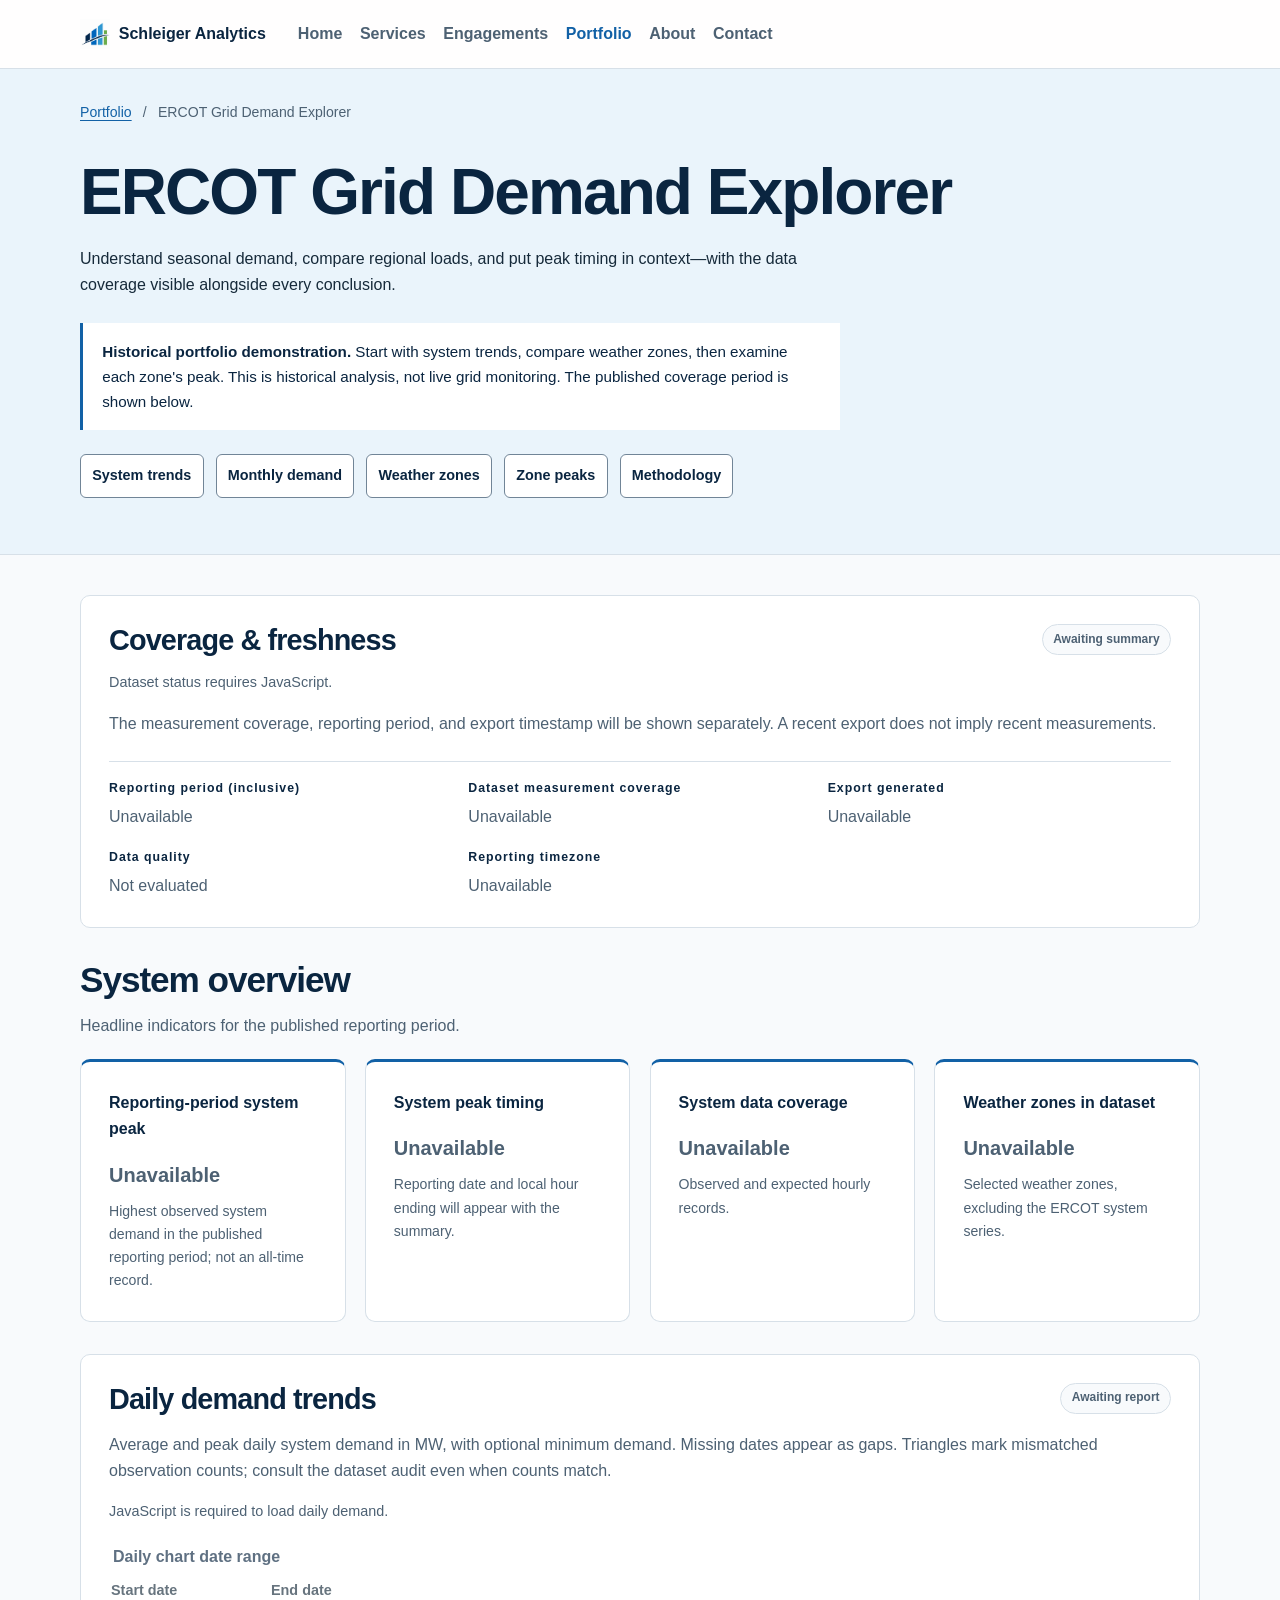
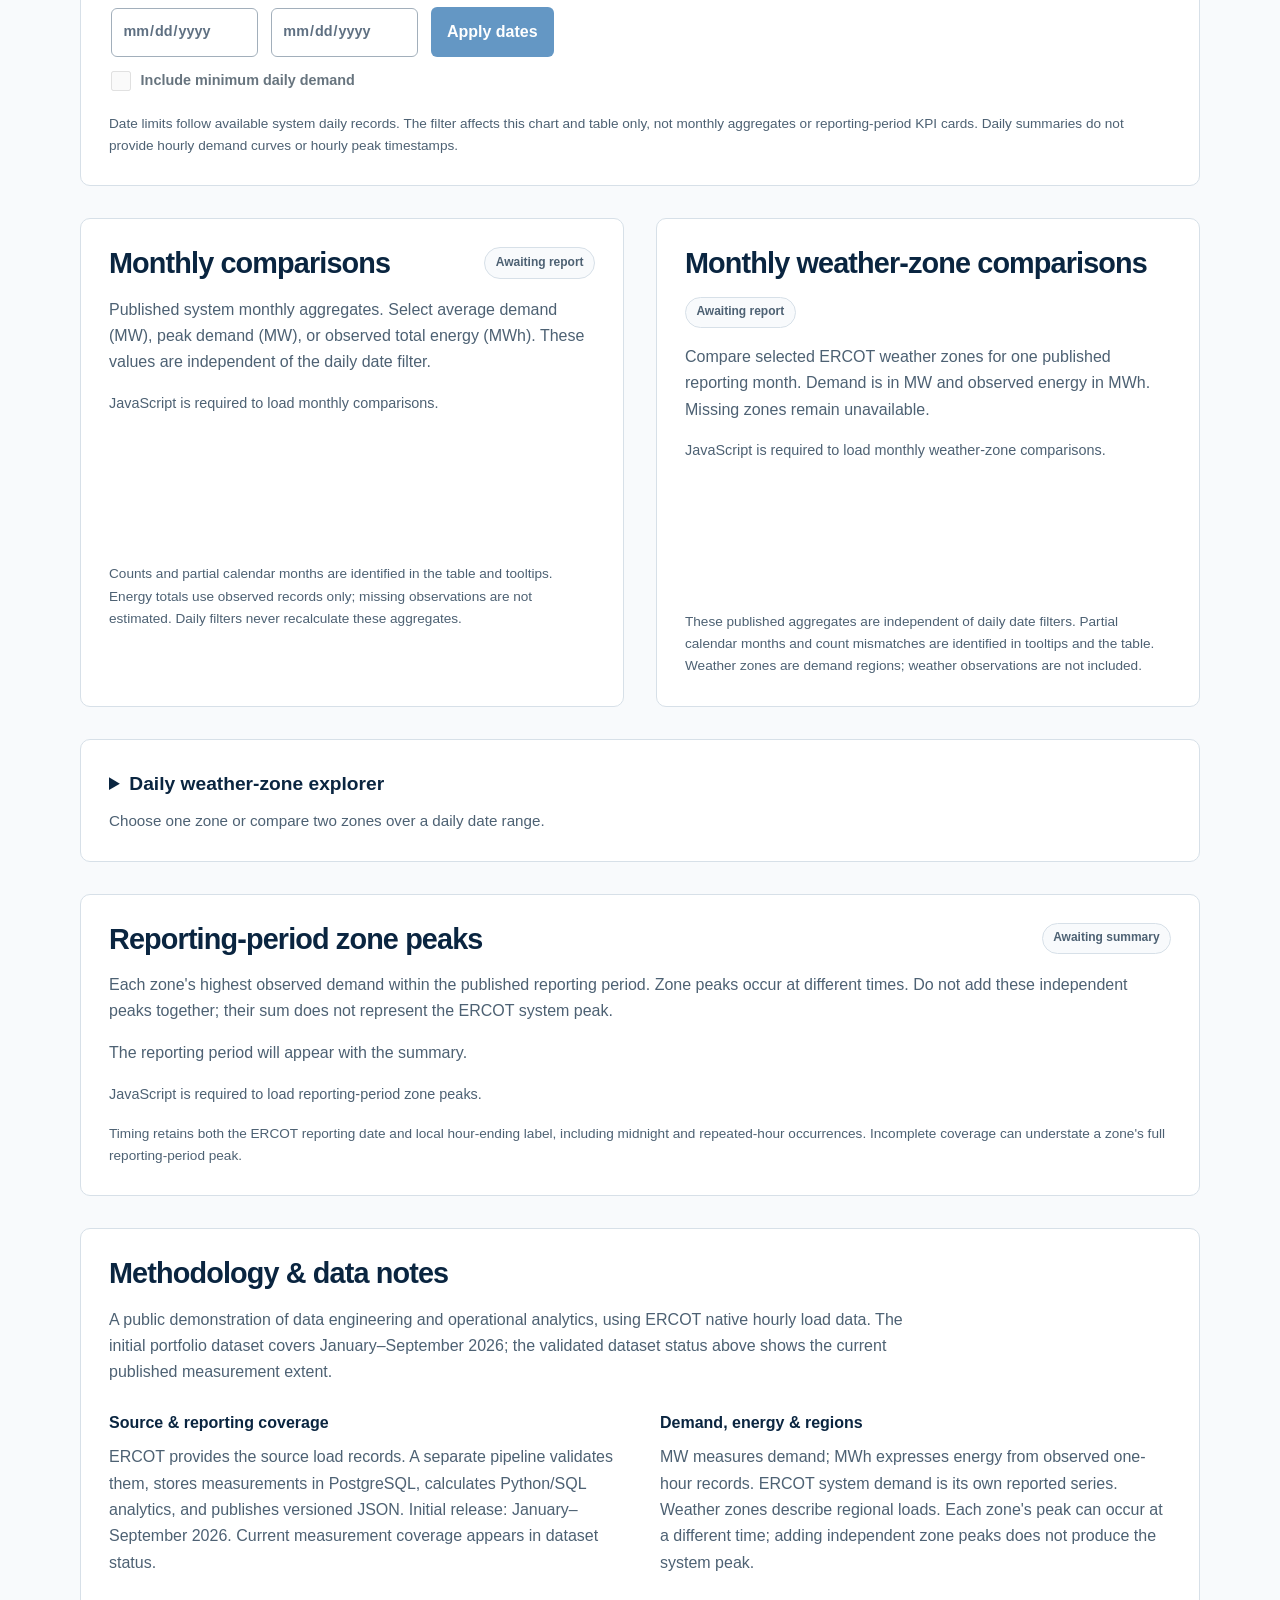
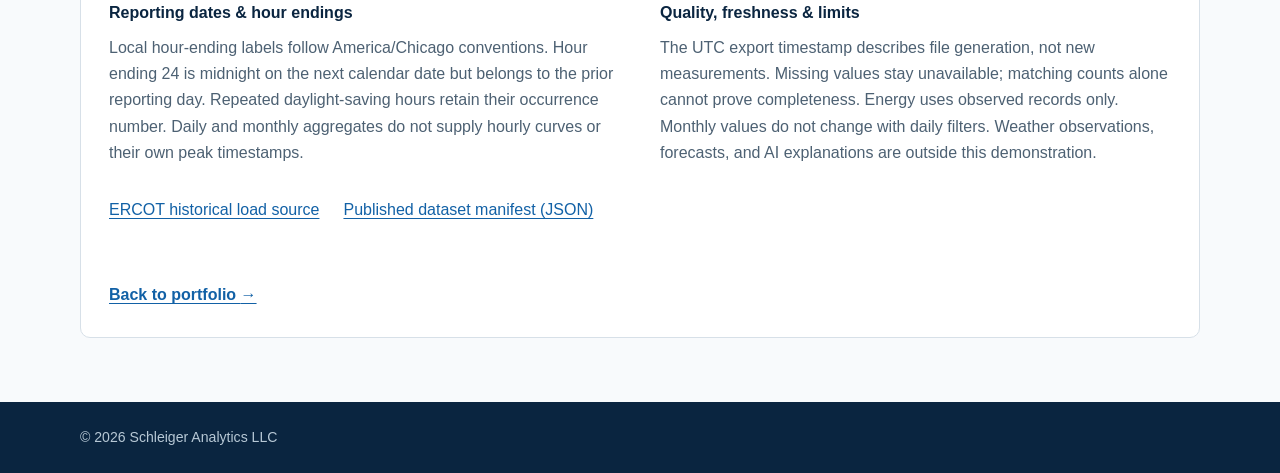
==== commit 621a8efc: "Refocus website on infrastructure engagements and hybrid pricing Propose a $600 assessment starting " ====
--- a/projects/ercot/index.html
+++ b/projects/ercot/index.html
@@ -19,7 +19,7 @@
     <div class="nav container">
       <a class="brand" href="../../index.html"><img class="site-logo" src="../../assets/images/schleiger-analytics-logo.png" alt="Schleiger Analytics logo"><span>Schleiger Analytics</span></a>
       <button class="menu" type="button" aria-expanded="false" aria-controls="links">Menu</button>
-      <nav id="links" aria-label="Primary navigation"><a href="../../index.html">Home</a><a href="../../services.html">Services</a><a href="../../packages.html">Packages</a><a class="active" href="../../portfolio.html">Portfolio</a><a href="../../about.html">About</a><a href="../../contact.html">Contact</a></nav>
+      <nav id="links" aria-label="Primary navigation"><a href="../../index.html">Home</a><a href="../../services.html">Services</a><a href="../../packages.html">Engagements</a><a class="active" href="../../portfolio.html">Portfolio</a><a href="../../about.html">About</a><a href="../../contact.html">Contact</a></nav>
     </div>
   </header>
 
--- a/css/styles.css
+++ b/css/styles.css
@@ -10,6 +10,11 @@
 .market-card a { color: var(--blue); font-weight: 700; }
 .market-card[id] { scroll-margin-top: 6rem; }
 .service-cards { margin: 2rem 0; }
+.service-primary-market { margin-top: 2rem; }
+.service-secondary-market { margin-top: 2rem; padding-top: 1.25rem; border-top: 1px solid var(--line); scroll-margin-top: 6rem; }
+.service-secondary-market h3 { margin: 0; color: var(--navy); font-size: 1.15rem; }
+.service-secondary-market p { color: var(--slate); }
+.service-secondary-market a { color: var(--blue); font-weight: 700; }
 .service-markets,.service-contact { background: var(--sky); border-top: 1px solid var(--line); border-bottom: 1px solid var(--line); }
 .delivery-steps { display: grid; grid-template-columns: repeat(4, minmax(0, 1fr)); gap: 2rem; margin: 2rem 0 0; padding-left: 1.5rem; }
 .delivery-steps li { padding-left: .25rem; }
